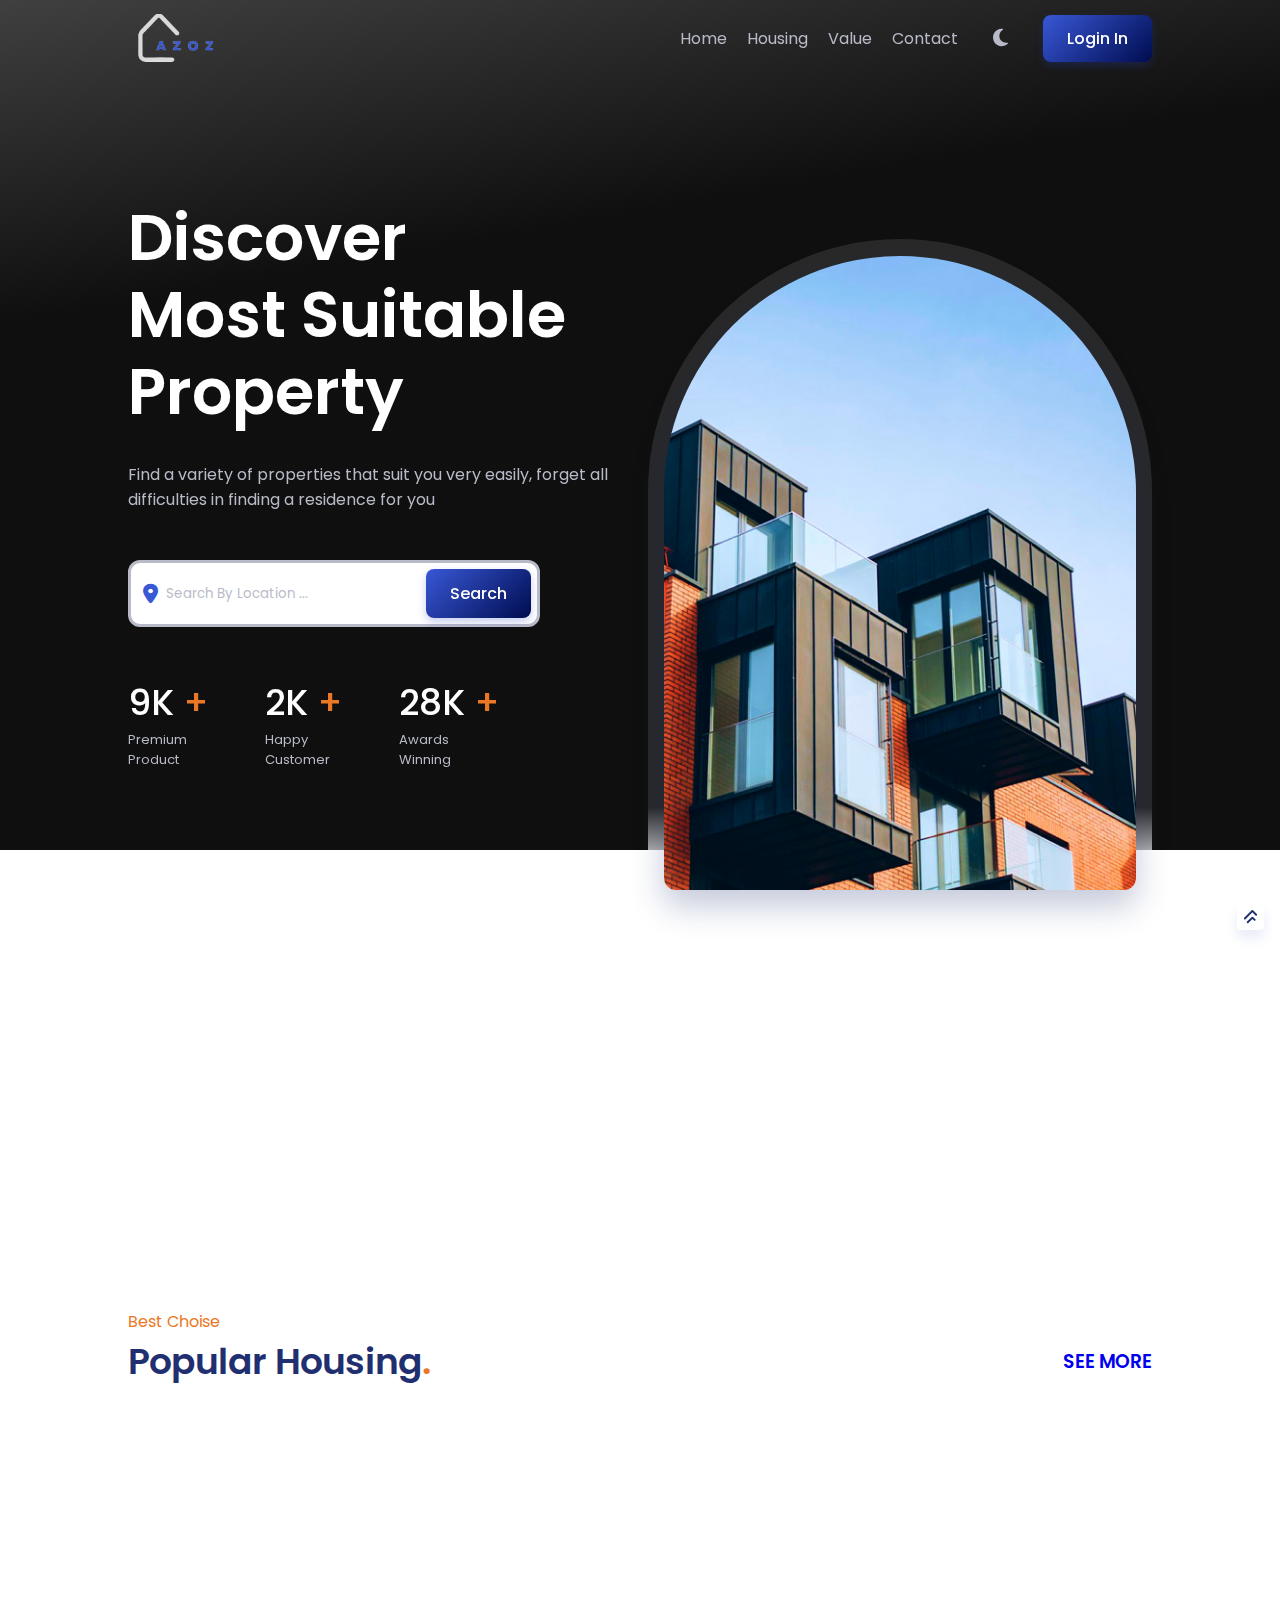
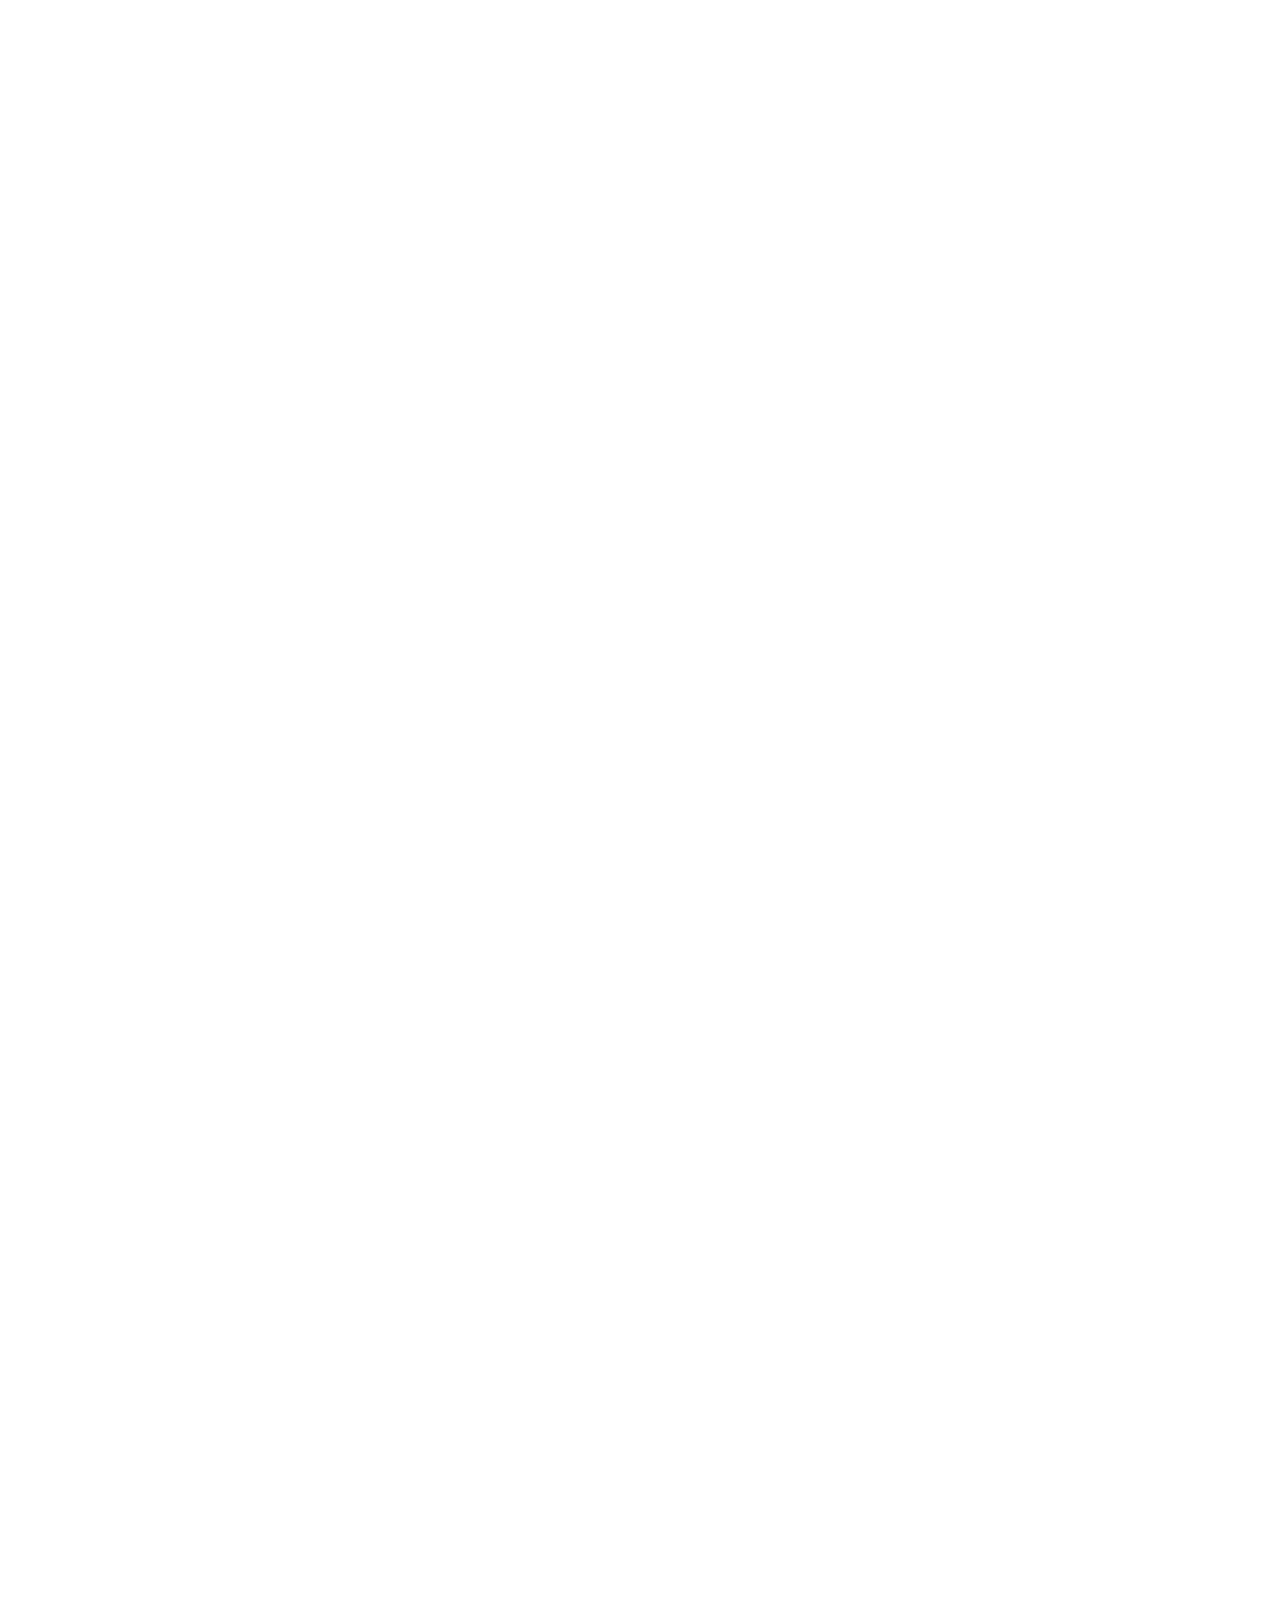
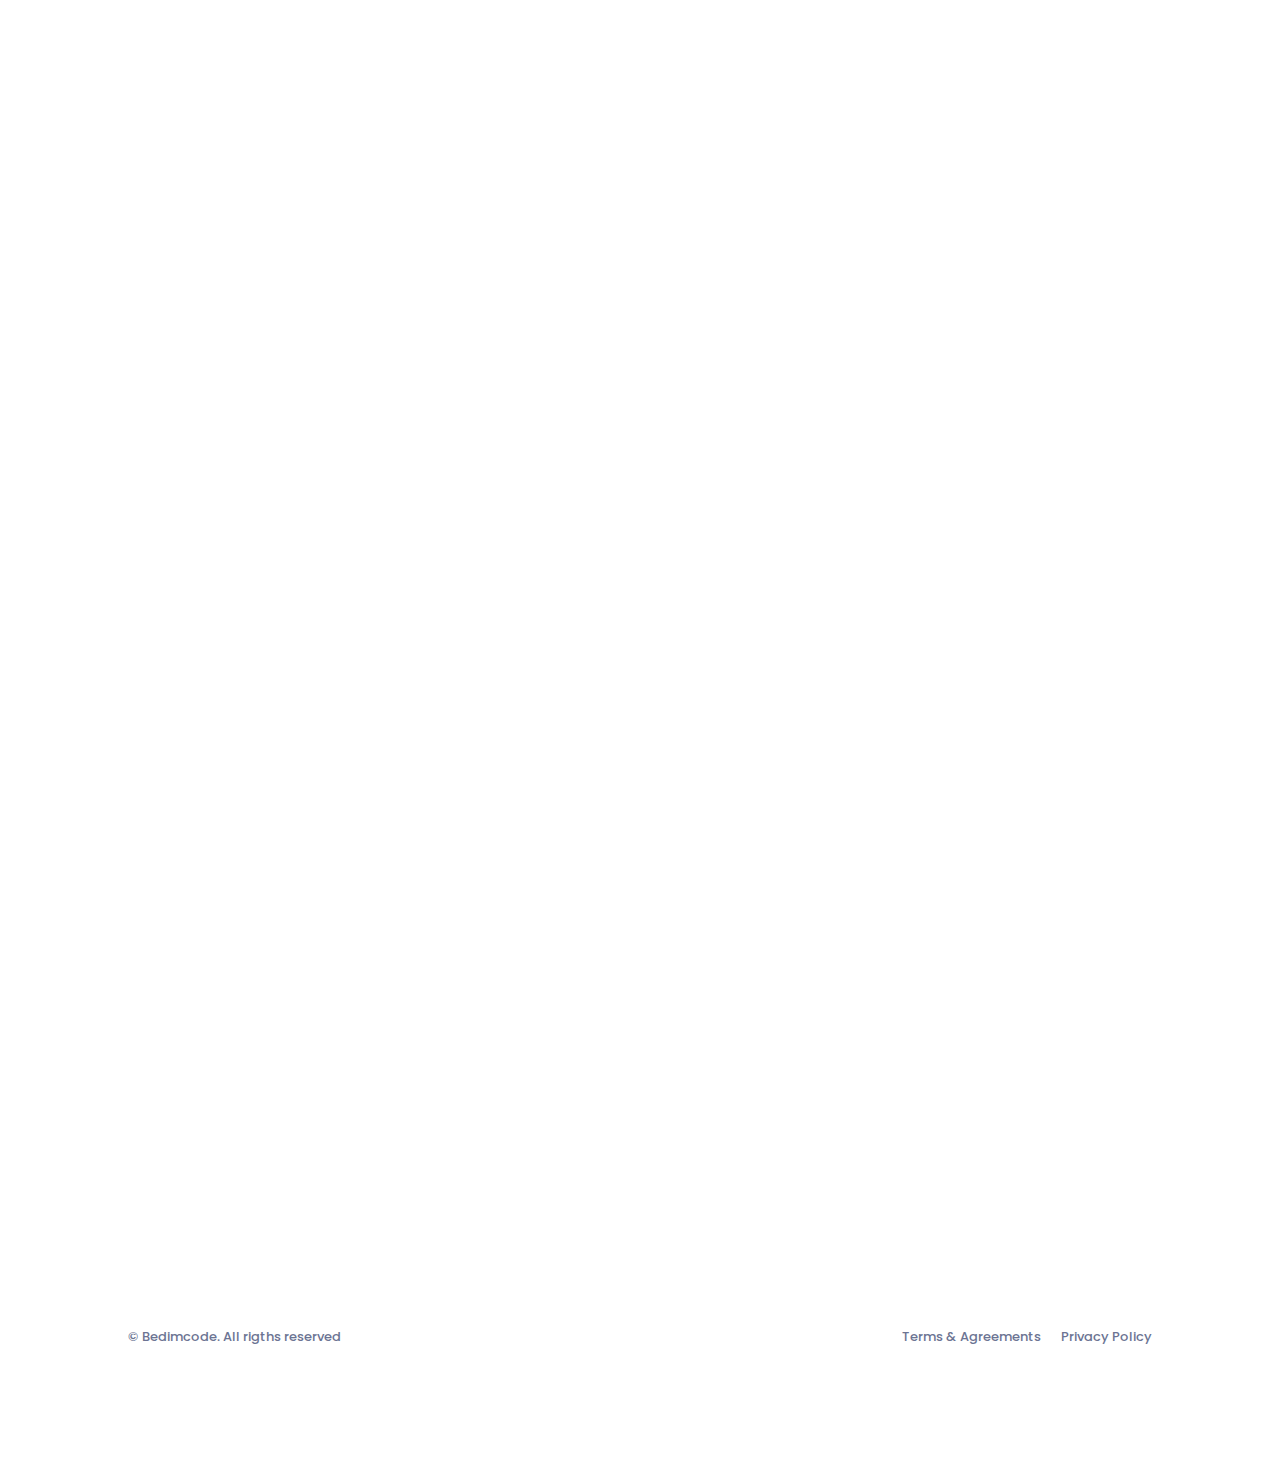
==== index.html @ ae032623 "first" ====
<!DOCTYPE html>
<html lang="en">
<head>
    <meta charset="UTF-8">
    <meta http-equiv="X-UA-Compatible" content="IE=edge">
    <meta name="viewport" content="width=device-width, initial-scale=1.0">

    <title>Final project</title>

    <!--=============== FAVICON ===============-->
    <link rel="shortcut icon" href="image/favicon.png" type="image/x-icon">

    <!-- Render All Elements Normally -->
    <!-- <link rel="stylesheet" href="css/normalize.css"> -->

    <!-- Font Awesome Library -->
    <link rel="stylesheet" href="css/all.min.css">

    <!-- Google Fonts -->

    <!--=============== SWIPER CSS ===============-->
    <link rel="stylesheet" href="css/swiper-bundle.min.css">

    <!-- Main Template CSS File -->
    <link rel="stylesheet" href="css/main.css">
</head>
<body onload="yt()">
    <!--==================== HEADER ====================-->
    <header class="header" id="header">
        <div class="container">
            <nav class="nav">
                <a href="#" class="nav__logo">
                    <img src="image/abc-removebg-preview.png" alt="website logo">
                </a>

                <div class="nav__bar">
                    <div class="nav__menu">
                        <ul class="nav__list">
                            <li class="nav__item">
                                <a href="#home" class="nav__link">
                                    <i class="fa-solid fa-house"></i>
                                    <span>home</span>
                                </a>
                            </li>
                            <li class="nav__item">
                                <a href="#popular" class="nav__link">
                                    <i class="fa-solid fa-hotel"></i>
                                    <span>housing</span>
                                </a>
                            </li>
                            <li class="nav__item">
                                <a href="#value" class="nav__link">
                                    <i class="fa-solid fa-award"></i>
                                    <span>value</span>
                                </a>
                            </li>
                            <li class="nav__item">
                                <a href="#contact" class="nav__link">
                                    <i class="fa-solid fa-phone-volume"></i>
                                    <span>contact</span>
                                </a>
                            </li>
                        </ul>
                    </div>
    
                    <i class="fa fa-moon dark-mode" id="dark-mode-btn"></i>

                    <div id="loginplace"><a href="sign.html" id="namelink" class="btn nav__button">login in</a></div>
                    <div onclick="ahmed()" id="place"><a href="#" id="namelink1" class="btn nav__button">logout</a></div>
                    <div id="profile1"><a style="text-decoration: none;" href="#" class="btn nav__button">profile</a></div>

                </div>
            </nav>
        </div>
    </header>

    <!--==================== MAIN ====================-->
    <main class="main">

        <!--==================== HOME ====================-->
        <section class="home section" id="home">
            <div class="container home__container">
                <div class="home__data">

                    <h1 class="home__title">
                        Discover <br> Most Suitable <br> Property
                    </h1>

                    <p class="home__description">
                        Find a variety of properties that suit you very easily, 
                        forget all difficulties in finding a residence for you
                    </p>

                    <form action="" class="home__search">
                        <i class="fa-solid fa-location-dot"></i>
                        <input type="search" class="home__search-input" placeholder="Search By Location ...">
                        <button class="btn">Search</button>
                    </form>

                    <div class="home__value">
                        <div>
                            <h1 class="home__value-number">
                                9K <span>+</span>
                            </h1>
                            <p class="home__value-description">
                                Premium <br> Product
                            </p>
                        </div>
                        <div>
                            <h1 class="home__value-number">
                                2K <span>+</span>
                            </h1>
                            <p class="home__value-description">
                                Happy <br> Customer
                            </p>
                        </div>
                        <div>
                            <h1 class="home__value-number">
                                28K <span>+</span>
                            </h1>
                            <p class="home__value-description">
                                Awards <br> Winning
                            </p>
                        </div>
                    </div>
                </div>

                <div class="home__image">
                    <div class="home__image-box"></div>
                    <div class="home__image-img">
                        <img src="image/home.jpg" alt="Build-Home">
                    </div>
                </div>
            </div>
        </section>

        <!--==================== LOGOS ====================-->
        <section class="logos section">
            <div class="container logos__container">
                <div class="logos__img">
                    <img src="image/logo1.png" alt="">
                </div>
                <div class="logos__img">
                    <img src="image/logo2.png" alt="">
                </div>
                <div class="logos__img">
                    <img src="image/logo3.png" alt="">
                </div>
                <div class="logos__img">
                    <img src="image/logo4.png" alt="">
                </div>
            </div>
        </section>

        <!--==================== POPULAR ====================-->
        <section class="section popular" id="popular">
            <div class="container">
                <span class="section__subtitle">Best Choise</span>
                <div style="display: flex; justify-content: space-between; align-items: center;">
                    <h2 class="section__title">Popular Housing<span>.</span></h2>
                    <h3 style="margin-bottom: 16px;"><a href="housing.html">SEE MORE</a></h3>
                </div>

                <div class="popular__container swiper">
                    <div class="swiper-wrapper"> 
                        <article class="popular__card swiper-slide" style="width: 300px;">
                            <img src="image/popular1.jpg" alt="Housing" class="popular__img">

                            <div class="popular__data">
                                <h2 class="popular__price">
                                    $66,356
                                </h2>
                                <h3 class="popular__title">
                                    Garden City Assat
                                </h3>
                                <p class="popular__description">
                                    Street The Garden City Of Miraflores, Lima - Perú Av. Sol #9876
                                </p>
                            </div>
                        </article>

                        <article class="popular__card swiper-slide">
                            <img src="image/popular2.jpg" alt="Housing" class="popular__img">

                            <div class="popular__data">
                                <h2 class="popular__price">
                                    $35,159
                                </h2>
                                <h3 class="popular__title">
                                    Gables Luxurious House
                                </h3>
                                <p class="popular__description">
                                    304 East 42nd Street, New York, New York, USA, 10017 #9876
                                </p>
                            </div>
                        </article>

                        <article class="popular__card swiper-slide">
                            <img src="image/popular5.jpg" alt="Housing" class="popular__img">

                            <div class="popular__data">
                                <h2 class="popular__price">
                                    $75,043
                                </h2>
                                <h3 class="popular__title">
                                    Garden Orchard City
                                </h3>
                                <p class="popular__description">
                                    3046 Fritz Spur Suite 322 Herzoghaven, MI 79526-8878
                                </p>
                            </div>
                        </article>

                        <article class="popular__card swiper-slide">
                            <img src="image/popular3.jpg" alt="Housing" class="popular__img">

                            <div class="popular__data">
                                <h2 class="popular__price">
                                    $62,024
                                </h2>
                                <h3 class="popular__title">
                                    Luxurious City Garden
                                </h3>
                                <p class="popular__description">
                                    Gateway Center - Raymond Blvd - Newark, New Jersey, USA,
                                </p>
                            </div>
                        </article>

                        <article class="popular__card swiper-slide">
                            <img src="image/popular4.jpg" alt="Housing" class="popular__img">

                            <div class="popular__data">
                                <h2 class="popular__price">
                                    $47,043
                                </h2>
                                <h3 class="popular__title">
                                    Aliva Private Garden
                                </h3>
                                <p class="popular__description">
                                    Ain-Shams -- cairo -- 17 el firoz
                                </p>
                            </div>
                        </article>

                        <article class="popular__card swiper-slide">
                            <img src="image/popular5.jpg" alt="Housing" class="popular__img">

                            <div class="popular__data">
                                <h2 class="popular__price">
                                    $66,356
                                </h2>
                                <h3 class="popular__title">
                                    Garden City Assat
                                </h3>
                                <p class="popular__description">
                                    Street The Garden City Of Miraflores, Lima - Perú Av. Sol #9876
                                </p>
                            </div>
                        </article>

                    </div>
                    <div class="swiper-button-next">
                        <i class="fa-solid fa-chevron-right"></i>
                    </div>
                    <div class="swiper-button-prev">
                        <i class="fa-solid fa-chevron-left"></i>
                    </div>
                </div>
            </div>
        </section>

        <!--==================== VALUE ====================-->
        <section class="value section" id="value">
            <div class="value__container container grid">
                <div class="value__images">
                    <div class="value__image-box"></div>

                    <div class="value__image-img">
                        <img src="image/value.jpg" alt="Build-Home">
                    </div>
                </div>

                <div class="value__content">
                    <div class="value__data">
                        <span class="section__subtitle">Our Value</span>
                        <h2 class="section__title">Value We Give To You<span>.</span></h2>
                        <p class="value__description">
                            We always ready to help by providing the best service for you. 
                            We believe a good place to live can make your life better.
                        </p>
                    </div>

                    <div class="value__dropdowns">

                        <div class="value__dropdowns-item">
                            <header class="value__dropdowns-header">
                                <i class="fa-solid fa-shield-virus value__dropdowns-icon"></i>
                                <h3 class="value__dropdowns-title">
                                    Best interest rates on the market
                                </h3>
                                <div class="value__dropdowns-arrow">
                                    <i class="fa-solid fa-caret-down"></i>
                                </div>
                            </header>

                            <div class="value__dropdowns-content">
                                <p class="value__dropdowns-description">
                                    Price we provides is the best for you, 
                                    we guarantee no price changes on your property due 
                                    to various unexpected costs that may come.
                                </p>
                            </div>
                        </div>

                        <div class="value__dropdowns-item">
                            <header class="value__dropdowns-header">
                                <i class="fa-solid fa-shield-virus value__dropdowns-icon"></i>
                                <h3 class="value__dropdowns-title">
                                    Prevent unstable prices
                                </h3>
                                <div class="value__dropdowns-arrow">
                                    <i class="fa-solid fa-caret-down"></i>
                                </div>
                            </header>

                            <div class="value__dropdowns-content">
                                <p class="value__dropdowns-description">
                                    Price we provides is the best for you, 
                                    we guarantee no price changes on your property due 
                                    to various unexpected costs that may come.
                                </p>
                            </div>
                        </div>

                        <div class="value__dropdowns-item">
                            <header class="value__dropdowns-header">
                                <i class="fa-solid fa-shield-virus value__dropdowns-icon"></i>
                                <h3 class="value__dropdowns-title">
                                    Best prices on the market 
                                </h3>
                                <div class="value__dropdowns-arrow">
                                    <i class="fa-solid fa-caret-down"></i>
                                </div>
                            </header>

                            <div class="value__dropdowns-content">
                                <p class="value__dropdowns-description">
                                    Price we provides is the best for you, 
                                    we guarantee no price changes on your property due 
                                    to various unexpected costs that may come.
                                </p>
                            </div>
                        </div>

                        <div class="value__dropdowns-item">
                            <header class="value__dropdowns-header">
                                <i class="fa-solid fa-shield-virus value__dropdowns-icon"></i>
                                <h3 class="value__dropdowns-title">
                                    Security of your data
                                </h3>
                                <div class="value__dropdowns-arrow">
                                    <i class="fa-solid fa-caret-down"></i>
                                </div>
                            </header>

                            <div class="value__dropdowns-content">
                                <p class="value__dropdowns-description">
                                    Price we provides is the best for you, 
                                    we guarantee no price changes on your property due 
                                    to various unexpected costs that may come.
                                </p>
                            </div>
                        </div>
                    </div>
                </div>
            </div>
        </section>

        <!--==================== CONTACT ====================-->
        <section class="contact section" id="contact">
            <div class="container contact__container grid">

                <div class="contact__images">
                    <div class="contact__image-box"></div>

                    <div class="contact__image-img">
                        <img src="image/contact.png" alt="Build-Home">
                    </div>
                </div>

                <div class="contact__content">
                    <div class="contact__data">
                        <span class="section__subtitle">Contact Us</span>
                        <h2 class="section__title">Easy to Contact us<span>.</span></h2>
                        <p class="contact__description">
                            Is there a problem finding your dream home? Need a 
                            guide in buying first home? or need a consultation 
                            on residential issues? just contact us.
                        </p>
                    </div>

                    <div class="contact__card">

                        <div class="contact__card-box">
                            <div class="contact__card-info">
    
                                <i class="fa-solid fa-phone"></i>
    
                                <div>
                                    <h3 class="contact__card-title">
                                        Call
                                    </h3>
                                    <p class="contact__card-description">
                                        022.321.165.19
                                    </p>
                                </div>
    
                            </div>
                            <button class="btn contact__card-button">
                                Call Now
                            </button>
                        </div>
    
                        <div class="contact__card-box">
                            <div class="contact__card-info">
                                <i class="fa-regular fa-comment"></i>
                            <div>
                                    <h3 class="contact__card-title">
                                        Chat
                                    </h3>
                                    <p class="contact__card-description">
                                        022.321.165.19
                                    </p>
                                </div>
                            </div>
                            <button class="btn contact__card-button">
                                Chat Now
                            </button>
                        </div>
    
                        <div class="contact__card-box">
                            <div class="contact__card-info">
                                <i class="fa-solid fa-video"></i>
                                <div>
                                    <h3 class="contact__card-title">
                                        Video Call
                                    </h3>
                                    <p class="contact__card-description">
                                        022.321.165.19
                                    </p>
                                </div>
                            </div>
                            <button class="btn contact__card-button">
                                Video Call Now
                            </button>
                        </div>
    
                        <div class="contact__card-box">
                            <div class="contact__card-info">
                                <i class="fa-regular fa-message"></i>
                                <div>
                                    <h3 class="contact__card-title">
                                        Message
                                    </h3>
                                    <p class="contact__card-description">
                                        022.321.165.19
                                    </p>
                                </div>
                            </div>
                            <button class="btn contact__card-button">
                                Message Now
                            </button>
                        </div>
                    </div>
                </div>
            </div>
        </section>

        <!--==================== SUBSCRIBE ====================-->
        <section class="subscribe section">
            <div class="container">
                <div class="subscribe__container">
                    <h1 class="subscribe__title">
                        Get Started with AZOZ
                    </h1>
                    <p class="subscribe__description">
                        Subscribe and find super attractive price
                        quotes from us, Find your residence soon
                    </p>
                    <a href="sign.html" class="btn subscribe__button">
                        Get Started
                    </a>
                </div>
            </div>
        </section>
    </main>

    <!--==================== FOOTER ====================-->
    <footer class="footer section">
        <div class="footer__container container grid">
            <div style="padding-top: 7px;">
                <a href="#" class="footer__logo">
                    <img src="image/abc-removebg-preview.png" alt="website logo">
                    <!-- <h3>AZOZ for Real State</h3> -->
                </a>
                <p class="footer__description">
                    Our vision is to make all people <br> 
                    the best place to live for them.
                </p>
            </div>

            <div class="footer__content">

                <div>
                    <h3 class="footer__title">
                        About
                    </h3>
                    <ul class="footer__links">
                        <li>
                            <a href="#" class="footer__link">About Us</a>
                        </li>
                        <li>
                            <a href="#" class="footer__link">Features</a>
                        </li>
                        <li>
                            <a href="#" class="footer__link">News & Blog</a>
                        </li>
                    </ul>
                </div>

                <div>
                    <h3 class="footer__title">
                        Company
                    </h3>
                    <ul class="footer__links">
                        <li>
                            <a href="#" class="footer__link">How We Work?</a>
                        </li>
                        <li>
                            <a href="#" class="footer__link">Capital</a>
                        </li>
                        <li>
                            <a href="#" class="footer__link">Security</a>
                        </li>
                    </ul>
                </div>

                <div>
                    <h3 class="footer__title">
                        Support
                    </h3>
                    <ul class="footer__links">
                        <li>
                            <a href="#" class="footer__link">FAQs</a>
                        </li>
                        <li>
                            <a href="#" class="footer__link">Support center</a>
                        </li>
                        <li>
                            <a href="#" class="footer__link">Contact Us</a>
                        </li>
                    </ul>
                </div>

                <div>
                    <h3 class="footer__title">
                        Follow us
                    </h3>
                    <ul class=".footer__social">
                        <a href="#" class="footer__social-link">
                            <i class="fa-brands fa-facebook"></i>
                        </a>
                        <a href="#" class="footer__social-link">
                            <i class="fa-brands fa-instagram"></i>
                        </a>
                        <a href="#" class="footer__social-link">
                            <i class="fa-brands fa-pinterest"></i>
                        </a>
                        <a href="#" class="footer__social-link">
                            <i class="fa-brands fa-youtube"></i>
                        </a>
                    </ul>
                </div>
            </div>
        </div>

        <div class="footer__info container">
            <span class="footer__copy">
                &#169; Bedimcode. All rigths reserved
            </span>

            <div class="footer__privacy">
                <a href="">Terms & Agreements</a>
                <a href="">Privacy Policy</a>
            </div>
        </div>

    </footer>

    <!--=============== user js ===============-->
    <script src="js/user.js"></script>

    <!--=============== SCROLLREVEAL ===============-->
    <script src="js/scrollreveal.min.js"></script>

    <!--========== SCROLL UP ==========-->
    <a href="#" class="scrollup" id="scrollup">
        <!-- <i class="fa-solid fa-chevron-up"></i>
        <i class="fa-solid fa-chevron-up"></i> -->
        <i class="fa-solid fa-check-double"></i>
    </a>

    <!--=============== SWIPER JS ===============-->
    <script src="js/swiper-bundle.min.js"></script>

    <!-- Main JS File -->
    <script src="js/main.js"></script>
</body>
</html>
---- css/main.css ----
/*=============== GOOGLE FONTS ===============*/
@import url("https://fonts.googleapis.com/css2?family=Poppins:wght@400;500;600&display=swap");

/*=============== VARIABLES CSS ===============*/
:root {
  --header-height: 56px;

  /*========== Colors ==========*/
  /*Color mode HSL(hue, saturation, lightness)*/
  --first-color: hsl(228, 66%, 53%);
  --first-color-alt: hsl(228, 66%, 47%);
  --first-color-light: hsl(228, 62%, 59%);
  --first-color-lighten: hsl(228, 100%, 97%);
  --second-color: hsl(25, 83%, 53%);
  --title-color: hsl(228, 57%, 28%);
  --text-color: hsl(228, 15%, 50%);
  --text-color-light: hsl(228, 12%, 75%);
  --border-color: hsl(228, 99%, 98%);
  --body-color: #fff;
  --container-color: #fff;

  /*========== Fonts ==========*/
  /*.5rem = 8px | 1rem = 16px ...*/
  /* --body-font: 'Poppins', sans-serif; */
  --biggest-font-size: 2.25rem;
  --h1-font-size: 1.5rem;
  --h2-font-size: 1.25rem;
  --h3-font-size: 1rem;
  --normal-font-size: 0.938rem;
  --small-font-size: 0.813rem;
  --smaller-font-size: 0.75rem;

  /*========== Font weight ==========*/
  --font-medium: 500;
  --font-semi-bold: 600;

  /*========== transition ==========*/
  --more-transition: 0.5s;
  --middle-transition: 0.4s;
  --less-transition: 0.3s;



  /*========== z index ==========*/
  /* --z-tooltip: 10;
  --z-fixed: 100; */
}

/* Responsive */
@media screen and (min-width: 1024px) {
  :root {
    --biggest-font-size: 4rem;
    --h1-font-size: 2.25rem;
    --h2-font-size: 1.5rem;
    --h3-font-size: 1.25rem;
    --normal-font-size: 1rem;
    --small-font-size: 0.875rem;
    --smaller-font-size: 0.813rem;
  }
}

/*=============== RESET HTML ELEMENTS ===============*/
* {
  box-sizing: border-box;
  padding: 0;
  margin: 0;
}

html {
  scroll-behavior: smooth;
}

body {
  font-family: "Poppins", sans-serif;
  font-size: var(--normal-font-size);
  background-color: var(--body-color);
  color: var(--text-color);
  transition: 0.3s; /* For animation dark mode */
}

h1,
h2,
h3 {
  color: var(--title-color);
  font-weight: var(--font-semi-bold);
}

ul {
  list-style: none;
}

a {
  text-decoration: none;
}

img {
  max-width: 100%;
  height: auto;
}

input,
button {
  font-family: var(--body-font);
  outline: none;
  border: none;
}

/*=============== REUSABLE CSS CLASSES ===============*/
.container {
  max-width: 1024px;

  margin-left: 24px; 
  margin-right: 24px; 
}

.grid {
  display: grid;
}

.section {
  padding: 72px 0 32px;
}

.section__title {
  font-size: var(--h2-font-size);
  margin-bottom: 16px;
}

.section__title span {
  color: var(--second-color);
}

.section__subtitle {
  display: block;
  font-size: var(--small-font-size);
  color: var(--second-color);
}

.main {
  overflow: hidden;/* For the animations ScrollReveal */
}

/* For small devices */
@media screen and (max-width: 350px) {
  .container {
    margin-left: 16px; 
    margin-right: 16px; 
  }

  .section {
    padding: 56px 0 16px;
  }
}

/* For large devices */
@media screen and (min-width: 1023px) {
  .section {
    padding: 120px 0 80px;
  }

  .section__title {
    font-size: 36px;
  }

  .section__subtitle {
    font-size: var(--normal-font-size);
  }
}

@media screen and (min-width: 1040px) {
  .container {
    margin-left: auto;
    margin-right: auto;
  }
}


/*=============== THEME ===============*//*=============== THEME ===============*/
.dark-mode {
  font-size: 20px;
  color: #fff;
  /* cursor: pointer; */
  transition: var(--less-transition);
}

.dark-mode:hover {
  color: var(--first-color);
}

/*========== Variables Dark theme ==========*//*========== Variables Dark theme ==========*/
body.dark-theme{
  --first-color: hsl(228, 66%, 62%);
  --second-color: hsl(25, 57%, 54%);
  --title-color: hsl(228, 8%, 95%);
  --text-color: hsl(228, 8%, 70%);
  --border-color: hsl(228, 16%, 14%);
  --body-color: hsl(228, 12%, 8%);
  --container-color: hsl(228, 16%, 12%);
  }

/*========== 
    Color changes in some parts of 
    the website, in dark theme 
==========*/
.dark-theme .nav__menu,
.dark-theme .home__img,
.dark-theme .popular__card:hover,
.dark-theme .value__img,
.dark-theme .dropdowns-open,
.dark-theme .dropdowns-open .value_dropdowns-icon,
.dark-theme .dropdowns-open .value_dropdowns-arrow,
.dark-theme .contact__img,
.dark-theme .contact__card-box:hover,
.dark-theme .scrollup {
  box-shadow: none;
}

.dark-theme .value__image-box,
.dark-theme .value__dropdowns-icon,
.dark-theme .value__dropdowns-arrow,
.dark-theme .contact__image-box,
.dark-theme .contact__card i,
.dark-theme .contact__card-button,
.dark-theme .subscribe__container {
  background-color: var(--container-color);
}

.dark-theme .scroll-header .nav__logo img {
  filter: invert(0);
  transition: var(--middle-transition);
}

.dark-theme .footer__logo img {
  filter: brightness(1);
}

.dark-theme .scroll-header .nav__logo img:hover {
  filter: brightness(3);
  transition: var(--middle-transition);

}

.dark-theme .subscribe__container {
  border: 6px solid var(--body-color);
}

.dark-theme .subscribe__description {
  color: var(--text-color);
}

.dark-theme::-webkit-scrollbar {
  background-color: hsl(228, 4%, 15%);
}

.dark-theme::-webkit-scrollbar-thumb{
  background-color: hsl(228, 4%, 25%);
}
  
.dark-theme::-webkit-scrollbar-thumb:hover{
  background-color: hsl(228, 4%, 35%);
}


/*=============== HEADER & NAV ===============*//*=============== HEADER & NAV ===============*/
.header {
  position: fixed;
  top: 0;
  left: 0;
  width: 100%;
  z-index: 100;
  transition: var(--middle-transition);
}

.nav {
  height: calc(var(--header-height) + 20px);
  display: flex;
  justify-content: space-between;
  align-items: center;
  text-transform: capitalize;
}

.nav__logo {
  transition: var(--middle-transition);
  width: 90px;
}

.nav__logo img {
  height: 100%;
  display: block;
  transition: var(--middle-transition);
}

.nav__logo img:hover {
  filter: brightness(3);
}

.nav__bar {
  display: flex;
  justify-content: flex-end;
  align-items: center;
  gap: 35px;
}

.nav__list {
  display: flex;
  justify-content: end;
    gap: 20px;
}

.nav__link,
.dark-mode {
  color: var(--text-color-light);
}

.nav__link i {
  display: none;
}

.dark-mode {
  cursor: pointer;
}

#place, 
#profile1 {
  display: none;
}

.active-link {
  color: var(--first-color);
  font-weight: var(--font-medium);
}

@media screen and (max-width: 1023px) {
  .nav {
    height: var(--header-height); 
  }
  .nav__menu {
    position: fixed;
    bottom: 32px;
    left: 0;
    right: 0;
    width: 90%;
    margin: 0 auto;
    padding: 20px 45px;
    background-color: var(--container-color);
    box-shadow: 0 8px 24px hsla(228, 66%, 45%, 0.15);
    border-radius: 15px;
    transition: 0.3s;
  }

  .nav__logo {
    width: 70px;
  }

  .nav__list {
    display: flex;
    justify-content: space-between;
    align-items: center;
  }

  .nav__link {
    color: var(--text-color);
    display: flex;
    padding: 8px;
  }

  .nav__link i {
    font-size: 18px;
    display: block;
  }

  .nav__link span {
    display: none;
  }

  /* .nav__button {
    display: none;
  } */

  .active-link {
    border-radius: 50%;
    background-color: var(--first-color);
    color: #fff;
  }
}


/* For small devices */
@media screen and (max-width: 320px) {
  .nav__menu {
    padding: 12px 16px;
  }

  .nav__link i {
    font-size: 16px;
  }
}


/* For medium devices */
@media screen and (min-width: 576px) {
  .nav__menu {
    width: 345px;
  }

  .home__search {
    width: 412px;
  }
}


/* Change background header */
.scroll-header {
  background-color: var(--body-color);
  box-shadow: 0 1px 4px hsla(228, 4%, 15%, 0.1);
}

.scroll-header .nav__logo h3 { 
  color: var(--first-color);
}

.scroll-header .dark-mode {
  color: var(--text-color);
}

.scroll-header .nav__logo img {
  filter: brightness(0.7);
  transition: var(--middle-transition);
}

.scroll-header .nav__logo img:hover {
  filter: brightness(0.3);
}

/*=============== HOME ===============*//*=============== HOME ===============*/
.home {
  background: linear-gradient(170deg, hsl(0, 0%, 25%) 0%, hsl(0, 0%, 6%) 30%);
  padding-bottom: 0;
}

.home__container {
  padding-top: 64px;
  display: flex;
  flex-direction: column;
  justify-content: center;
  align-items: center;
  gap: 32px;
}

.home__data {
  padding-bottom: 65px;
}

.home__title,
.home__value-number {
  color: #fff;
}

.home__title {
  font-size: var(--biggest-font-size);
  line-height: 120%;
  margin-bottom: 20px;
}

.home__description {
  color: var(--text-color-light);
  margin-bottom: 32px;
}

.home__search {
  background-color: var(--body-color);
  display: flex;
  align-items: center;
  border-radius: 12px;
  margin-bottom: 32px;
  padding: 6px 6px 6px 12px;
  border: 3px solid var(--text-color-light);
}

.home__search i {
  font-size: 20px;
  color: var(--first-color);
}

.home__search-input {
  width: 90%;
  background-color: var(--body-color);
  margin: 0 8px;
  color: var(--text-color);
}

.home__search-input::placeholder {
  color: var(--text-color-light);
}

.home__value {
  display: flex;
  align-items: center;
  gap: 40px;
}

.home__value-number {
  font-size: var(--h1-font-size);
  font-weight: var(--font-medium);
}

.home__value-number span {
  color: var(--second-color);
}

.home__value-description {
  color: var(--text-color-light);
  font-size: var(--smaller-font-size);
}

.home__image {
  position: relative;
  display: flex;
  justify-content: center;
}

.home__image-box {
  width: 265px;
  height: 284px;
  background: linear-gradient(180deg, hsl(0, 0%, 16%) 93%, hsl(0, 0%, 67%) 100%);
  border-radius: 135px 135px 0 0;
}

.home__image-img {
  position: absolute;
  bottom: -24px;
  overflow: hidden;
  width: 250px;
  height: 300px;
  border-radius: 125px 125px 12px 12px;
  display: inline-flex;
  align-items: flex-end;
  box-shadow: 0 16px 32px hsla(228, 66%, 25%, 0.25);
}


/* For small devices */
@media screen and (max-width: 350px) {
  .home {
    padding-bottom: 0;
  }

  .home__data {
    padding-bottom: 30px;
  } 
  
  .home__title {
    margin-bottom: 30px;
  }
  
  .home__description {
    margin-bottom: 40px;
  }

  .home__value {
    gap: 25px;
  }

  .home__image-box {
    width: 240px;
    height: 264px;
  }

  .home__image-img {
    width: 220px;
    height: 280px;
  }
}


/* For medium devices */
@media screen and (min-width: 576px) {
  .home__search {
    width: 412px;
  }
}

@media screen and (min-width: 767px) {
  .home__container {
    flex-direction: row;
    align-items: flex-end;
    padding-top: 32px;
  }

  .home__data {
    padding-bottom: 32px;
  } 
}

/* For large devices */
@media screen and (min-width: 1023px) {
  .home__container {
    padding-top: 80px;
    justify-content: space-between;
  }

  .home__data {
    padding-bottom: 80px;
  } 

  .home__title {
    margin-bottom: 32px;
  }

  .home__description,
  .home__search {
    margin-bottom: 48px;
  }

  .home__value {
    column-gap: 56px;
  }

  .home__image-box {
    width: 504px;
    height: 611px;
    border-radius: 256px 256px 0 0;
  }
  
  .home__image-img {
    bottom: -40px;
    width: 472px;
    height: 634px;
    border-radius: 236px 236px 12px 12px;
  }
}

@media screen and (min-width: 1040px) {
  .home__container {
    justify-content: space-between;
  }
}


/*=============== BUTTON ===============*//*=============== BUTTON ===============*/
.btn {
  background: linear-gradient(137deg,
  hsl(228, 66%, 53%),
  hsl(230.85deg 100% 15.72%));
  color: #fff;
  padding: 12px 24px;
  border-radius: 8px;
  font-size: var(--normal-font-size);
  font-weight: var(--font-medium);
  box-shadow: 0 4px 8px hsla(228, 66%, 45%, 0.25);
  cursor: pointer;
  transition: var(--middle-transition);
}

/* .btn:hover {

} */

/* For small devices */
@media screen and (max-width: 350px) {
  .btn {
    padding: 3px 6px;
    border-radius: 8px;
    font-size: var(--small-font-size);
    font-weight: var(--font-medium);
  }

  .nav__bar {
    gap: 15px;
  }
}

/* For medium devices */
@media screen and (min-width: 351px) and (max-width: 770px) {
  .btn {
    padding: 6px 12px;
    border-radius: 8px;
    font-size: var(--normal-font-size);
    font-weight: var(--font-medium);
  }
  
  .nav__bar {
    gap: 20px;
  }
}



/*=============== LOGOS ===============*//*=============== LOGOS ===============*/
.logos__container {
  padding-top: 32px;
  display: flex;
  justify-content: center;
  align-items: center;
  flex-wrap: wrap;
}

.logos__img {
  width: 25%;
  text-align: center;
}

.logos__img img {
  height: 60px;
  opacity: 0.3;
  transition: var(--middle-transition);
}

.logos__img img:hover {
  opacity: 1;
  transform: scale(1.1);
}


/* For small devices */
@media screen and (max-width: 350px) {
  .logos__container {
    gap: 35px 20px;
  }

  .logos__img {
    width: 38%;
  }
}


/* For large devices */
@media screen and (min-width: 1023px) {
  .logos__container {
    justify-content: space-between;
  }

  .logos__img {
    width: 20%;
  }

  .logos__img img {
    height: 100px;
  }
}

/*=============== POPULAR ===============*//*=============== POPULAR ===============*/
.popular__container {
  padding: 16px 0 80px;
}

.popular__card {
  background-color: var(--container-color);
  padding: 8px 8px 24px;
  border-radius: 16px;
  transition: var(--middle-transition);
}

.popular__card:hover {
  box-shadow: 0 12px 16px hsla(228, 66%, 45%, 0.1);
}

.popular__img {
  border-radius: 16px;
  margin-bottom: 16px;
}

.popular__data {
  padding: 0 4px 0 12px;
}

.popular__price {
  font-size: var(--h2-font-size);
  color: var(--text-color);
}

.popular__price::first-letter {
  color: var(--second-color);
}

.popular__title {
  font-size: var(--h3-font-size);
  margin: 8px 0;
}

.popular__description {
  font-size: var(--small-font-size);
  color: var(--text-color-light);
}

/* Swiper class */
.swiper-button-next::after,
.swiper-button-prev::after {
  content: '';
}

.swiper-button-next,
.swiper-button-prev {
  top: initial;
  bottom: 0;
  background-color: var(--container-color);
  padding: 6px;
  border: 2px solid var(--text-color-light);
  border-radius: 10px;
  font-size: 20px;
  color: var(--first-color);
  height: initial;
  width: initial;
}

.swiper-button-prev {
  left: calc(50% - 48px);
}

.swiper-button-next {
  right: calc(50% - 48px);
}

/* For large devices */
@media screen and (min-width: 1023px) {
  .popular__container {
    padding-top: 48px;
  }

  .popular__card {
    padding: 12px 12px 32px;
  }

  .popular__data {
    padding: 0 10px;
  } 
}


/*=============== VALUE ===============*//*=============== VALUE ===============*/
.value__container {
  row-gap: 48px;
}

.value__images {
  position: relative;
  display: flex;
  justify-content: center;
}

.value__image-box {
  width: 266px;
  height: 316px;
  background-color: hsl(288, 24%, 97%);
  border-radius: 135px 135px 16px 16px;
}

.value__image-img {
  position: absolute;
  bottom: -40px;
  overflow: hidden;
  width: 250px;
  height: 300px;
  border-radius: 125px 125px 12px 12px;
  inset: 0;
  margin: auto;
  box-shadow: 0 16px 32px hsla(228, 66%, 25%, 0.25);
}

.value__description {
  font-size: var(--small-font-size);
  margin-bottom: 32px;
}

.value__dropdowns {
  display: grid;
  row-gap: 22px;
}

.value__dropdowns-item {
  background-color: var(--body-color);
  border: 2px solid var(--border-color);
  border-radius: 8px;
  padding: 16px 12px;
}

.value__dropdowns-header {
  display: flex;
  justify-content: space-between;
  align-items: center;
  cursor: pointer;
}

.value__dropdowns-icon {
  background-color: var(--first-color-lighten);
  padding: 5px;
  margin-right: 22px;
  border-radius: 4px;
  font-size: 18px;
  color: var(--first-color);
  transition: var(--less-transition);
}

.value__dropdowns-title {
  font-size: var(--small-font-size);
}

.value__dropdowns-arrow {
  display: inline-flex;
  text-align: center;
  background-color: var(--first-color-lighten);
  padding: 4px;
  margin-left: auto;
  border-radius: 2px;
  font-size: 12px;
  color: var(--first-color);
  transition: var(--less-transition);
}

.value__dropdowns-arrow i {
  transition: var(--middle-transition);
}

.value__dropdowns-content {
  overflow: hidden;
  height: 0;
  transition: all 0.25s ease;
}

.value__dropdowns-description {
  font-size: var(--smaller-font-size);
  padding: 20px 40px 0 44px;
}

/*Rotate icon and add shadows*/
.dropdown-open{
  box-shadow: 0 12px 32px hsla(228, 66%, 45%, .1); 
}

.dropdown-open .value__dropdown-icon { 
  box-shadow: 0 4px 4px hsla(228, 66%, 45%, .1); 
}

.dropdown-open .value__dropdowns-arrow { 
  box-shadow: 0 2px 4px hsla(228, 66%, 45%, .1); 
}

.dropdown-open .value__dropdowns-arrow i { 
  transform: rotate(-180deg) ; 
}


/* For small devices */
@media screen and (max-width: 350px) {
  .value__image-box {
    width: 236px;
    height: 280px;
  }

  .value__image-img {
    width: 220px;
    height: 260px;
  }
}


/* For medium devices */
@media screen and (min-width: 767px) {
  .value__container {
    grid-template-columns: repeat(2, 1fr);
    align-items: center;
  }
}


/* For large devices */
@media screen and (min-width: 1023px) {
  .value__container {
    align-items: flex-start;
    column-gap: 80px;
  }

  .value__image-box {
    width: 501px;
    height: 641px;
    border-radius: 258px 258px 16px 16px;
  }
  
  .value__image-img {
    width: 461px;
    height: 601px;
    border-radius: 238px 238px 12px 12px;
  }

  .value__image-img img {
    max-width: initial;
    width: 490px;
  }

  .value__description {
    font-size: var(--normal-font-size);
    margin-bottom: 40px;
  }

  .value__dropdowns-title {
    font-size: var(--normal-font-size);
  }

  .value__dropdowns-item {
    padding: 20px 20px 20px 16px;
  }

  .value__dropdowns-description {
    padding-bottom: 16px;
    font-size: var(--small-font-size);
  }
}



/*=============== CONTACT ===============*//*=============== CONTACT ===============*/
.contact__container {
  row-gap: 32px;
}

.contact__images {
  position: relative;
  display: flex;
  justify-content: center;
}

.contact__image-box {
  width: 266px;
  height: 316px;
  background-color: hsl(288, 24%, 97%);
  border-radius: 135px 135px 16px 16px;
}

.contact__image-img {
  position: absolute;
  bottom: -40px;
  overflow: hidden;
  width: 250px;
  height: 300px;
  border-radius: 125px 125px 12px 12px;
  inset: 0;
  margin: auto;
  box-shadow: 0 16px 32px hsla(228, 66%, 25%, 0.25);
}

.contact__description {
  font-size: var(--small-font-size);
  margin-bottom: 32px;
}

.contact__card {
  display: grid;
  grid-template-columns: repeat(2, 1fr);
  gap: 20px 12px;
}

.contact__card i {
  padding: 6px;
  background-color: var(--first-color-lighten);
  border-radius: 5px;
  font-size: 20px;
  color: var(--first-color);
}

.contact__card-box {
  background-color: var(--body-color);
  border: 2px solid var(--border-color);
  padding: 20px 12px;
  border-radius: 8px;
  transition: 0.3s; 
}

.contact__card-box:hover {
  box-shadow: 0 8px 24px hsla(228, 66%, 45%, 0.1);
}

.contact__card-info {
  display: flex;
  align-items: flex-start;
  column-gap: 12px;
  margin-bottom: 20px;
}

.contact__card-title {
  font-size: var(--normal-font-size);
}

.contact__card-description {
  font-size: var(--smaller-font-size);
}

.contact__card-button {
  font-size: var(--small-font-size);
  padding: 14px 0;
  width: 100%;
  background: var(--first-color-lighten);
  color: var(--first-color);
  font-weight: var(--font-semi-bold);
  box-shadow: none;
  border-radius: 4px;
}

.contact__card-button:hover {
  background-color: var(--first-color);
  color: #fff;
}


/* For small devices */
@media screen and (max-width: 350px) {
  .contact__card {
    grid-template-columns: repeat(1, 180px);
    justify-content: center;
  }

  .contact__image-box {
    width: 236px;
    height: 280px;
  }
  .contact__image-img {
    width: 220px;
    height: 260px;
  }
}


/* For medium devices */
@media screen and (min-width: 576px) {
  .contact__card {
    grid-template-columns: repeat(2, 192px);
    justify-content: center;
    gap: 30px;
  }
}

@media screen and (min-width: 767px) {
  .contact__container {
    grid-template-columns: repeat(2, 1fr);
    align-items: center;
  }

  .contact__images {
    order: 1;
  }

  .contact__card {
    justify-content: initial;
    gap: 45px 65px;    
  }
}


/* For large devices */
@media screen and (min-width: 1023px) {
  .contact__container {
    align-items: flex-start;
    column-gap: 80px;
  }

  .contact__image-box {
    width: 501px;
    height: 641px;
    border-radius: 258px 258px 16px 16px;
  }
  
  .contact__image-img {
    width: 461px;
    height: 601px;
    border-radius: 238px 238px 12px 12px;
  }

  .contact__image-img img {
    max-width: initial;
    width: 490px;
  }

  .contact__description {
    font-size: var(--normal-font-size);
    margin-bottom: 40px;
  }

  .contact__card {
    grid-template-columns: repeat(2, 200px);
    justify-content: flex-start; 
    gap: 30px;
  }
}

/*=============== SUBSCRIBE ===============*//*=============== SUBSCRIBE ===============*/
.subscribe {
  padding: 40px 0;
}

.subscribe__container {
  background-color: var(--first-color);
  padding: 48px 0;
  border-radius: 20px;
  border: 6px solid var(--first-color-light);
  text-align: center;
}

.subscribe__title {
  font-size: var(--h2-font-size);
  color: #fff;
}

.subscribe__description {
  color: hsl(228, 90%, 92%);
  font-size: var(--small-font-size);
  margin: 16px 0 40px;
}

.subscribe__button {
  border: 2px solid #fff;
  background: var(--first-color-light);
  font-size: var(--small-font-size);
}

.subscribe__button:hover {
  background-color: var(--first-color);
}


/* For small devices */
@media screen and (max-width: 350px) {
  .subscribe__container {
    padding: 28px 16px;
  }
}


/* For medium devices */
@media screen and (min-width: 767px) {
  .subscribe__container {
    padding: 48px 180px;
  }
}


/* For large devices */
@media screen and (min-width: 1023px) {
  .subscribe__container {
    padding: 64px 160px 72px;
    border-radius: 32px;
    border: 12px solid var(--first-color-light);
  }

  .subscribe__title {
    font-size: 40px;
    margin-bottom: 24px;
  }

  .subscribe__description {
    font-size: var(--normal-font-size);
    padding: 0 90px;
  }

  .subscribe__button {
    font-size: var(--normal-font-size);
  }
}


/*=============== FOOTER ===============*//*=============== FOOTER ===============*/
.footer__container {
  row-gap: 40px;
}

.footer__logo {
  display: inline-flex;
  align-items: center;
  column-gap: 4px;
  margin-bottom: 15px;
  transition: var(--middle-transition);
  width: 100px;
}

.footer__logo img {
  filter: brightness(0.7);
  transition: var(--middle-transition);
  height: 100%;
  display: block;
  transition: var(--middle-transition);
}

.footer__logo i {
  font-size: 20px;
}

.footer__content,
.footer__links {
  display: grid;
}

.footer__content {
  grid-template-columns: repeat(2, max-content);
  gap: 40px 64px;
}

.footer__links {
  row-gap: 8px;
}
.footer__links li {
  transition: var(--middle-transition);
}

.footer__links li:hover {
  transform: translateX(6px);
}

.footer__description,
.footer__link {
  font-size: var(--small-font-size);
  font-weight: var(--font-medium);
}

.footer__link {
  color: var(--text-color);
  transition: var(--less-transition);
}

.footer__link:hover {
  color: var(--title-color);
}

.footer__title {
  font-size: var(--h3-font-size);
  margin-bottom: 16px;
}

.footer__social {
  display: flex;
  column-gap: 16px;

}

.footer__social-link {
  font-size: 20px;
  color: var(--text-color);
  transition: var(--less-transition);
}

.footer__social-link:hover {
  color: var(--title-color);
}

.footer__info,
.footer__privacy {
  display: flex;
}

.footer__info {
  padding-bottom: 96px;
  margin-top: 88px;
  flex-direction: column;
  text-align: center;
  row-gap: 24px;
}

.footer__copy,
.footer__privacy a {
  font-size: var(--smaller-font-size);
  font-weight: var(--font-medium);
  color: var(--text-color);
}

.footer__privacy {
  justify-content: center;
  column-gap: 20px;
}


/* For small devices */
@media screen and (max-width: 350px) {
  .footer__content {
    grid-template-columns: repeat(2, max-content);
    gap: 35px;
    justify-content: center;
    text-align: center;
  }

  .footer__title {
    margin-bottom: 10px;
  }

  .footer__links {
    row-gap: 2.5px;
  }
}


/* For medium devices */
@media screen and (min-width: 576px) {
  .footer__content {
    grid-template-columns: repeat(3, max-content);
    gap: 60px 80px;
  }
}

@media screen and (min-width: 767px) {
  .footer__container {
    grid-template-columns: repeat(2, 1fr);
    justify-content: space-between;
  }
}


/* For large devices */
@media screen and (min-width: 1023px) {
  .footer__content {
    grid-template-columns: repeat(4, max-content);
  }

  .footer__title {
    margin-bottom: 24px;
  }

  .footer__links {
    row-gap: 16px;
  }

  .footer__info {
    flex-direction: row;
    justify-content: space-between;
    padding-bottom: 32px;
  }
}

/*=============== SCROLL BAR ===============*//*=============== SCROLL BAR ===============*/
::-webkit-scrollbar {
  width: 10px;
  border-radius: 8px;
  background-color: hsl(228, 8%, 76%);
}

::-webkit-scrollbar-thumb {
  background-color: hsl(228, 8%, 60%);
  border-radius: 8px;
}

::-webkit-scrollbar-thumb:hover {
  background-color: hsl(228, 8%, 50%);
}


/*=============== SCROLL UP ===============*//*=============== SCROLL UP ===============*/
.scrollup {
  position: fixed;
  right: 16px;
  bottom: -30px;
  background-color: var(--container-color);
  box-shadow: 0 8px 12px hsla(228, 66%, 45%, .1);
  display: inline-flex;
  padding: 6px;
  border-radius: 4px;
  color: var(--title-color);
  font-size: 15px;
  z-index: 10;
  transition: var(--more-transition);
}

.scrollup:hover {
  transform: translate(-4px);
  color: var(--first-color);
}

.scrollup i {
  transform: rotate(-180deg);
}

/* Show Scroll Up*/
.show {
  bottom: 150px;
}

@media screen and (min-width: 1023px) {
  .show {
    bottom: 48px;
    right: 48px;
  }
}
/*=============== BREAKPOINTS ===============*/

/* For 2K & 4K resolutions */
@media screen and (min-width: 2048px) {
  body {
    zoom: 1.5;

  }
}

@media screen and (min-width: 3840px) {
  body {
    zoom: 2;
    
  }
}
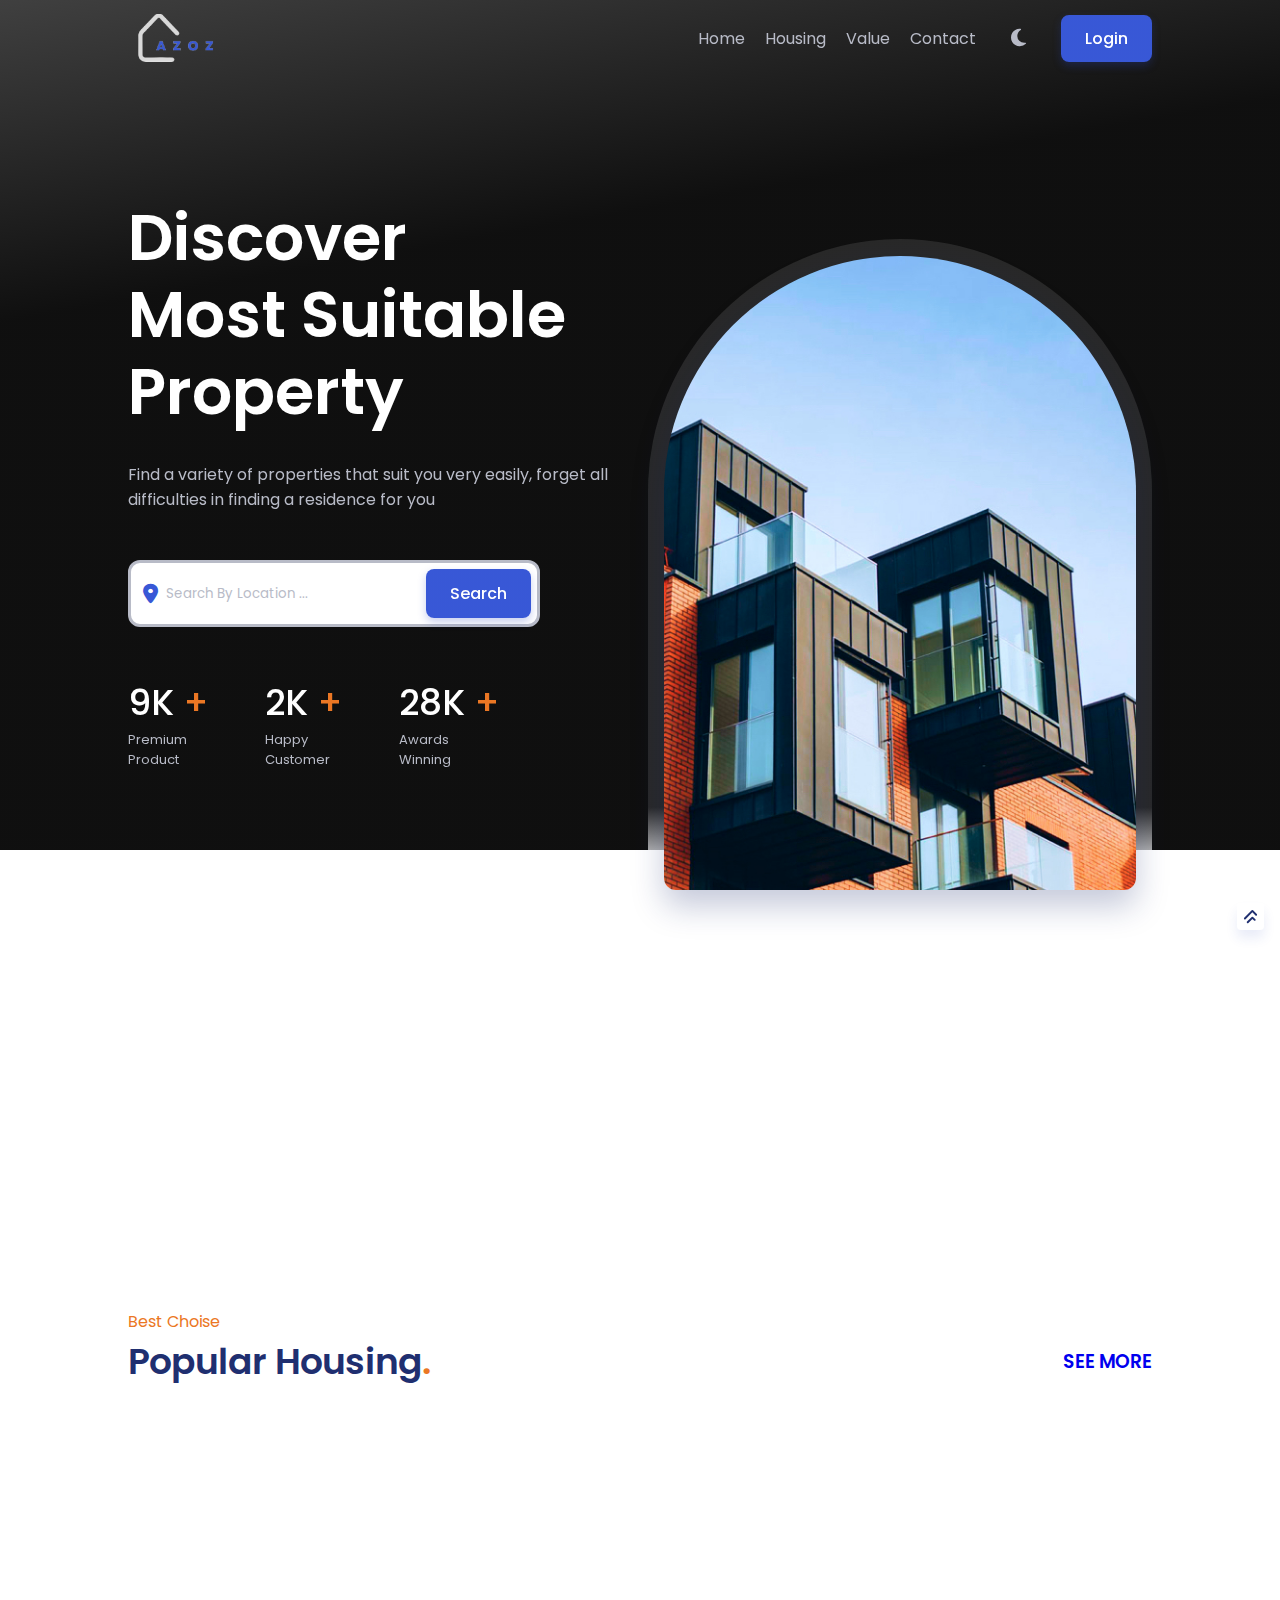
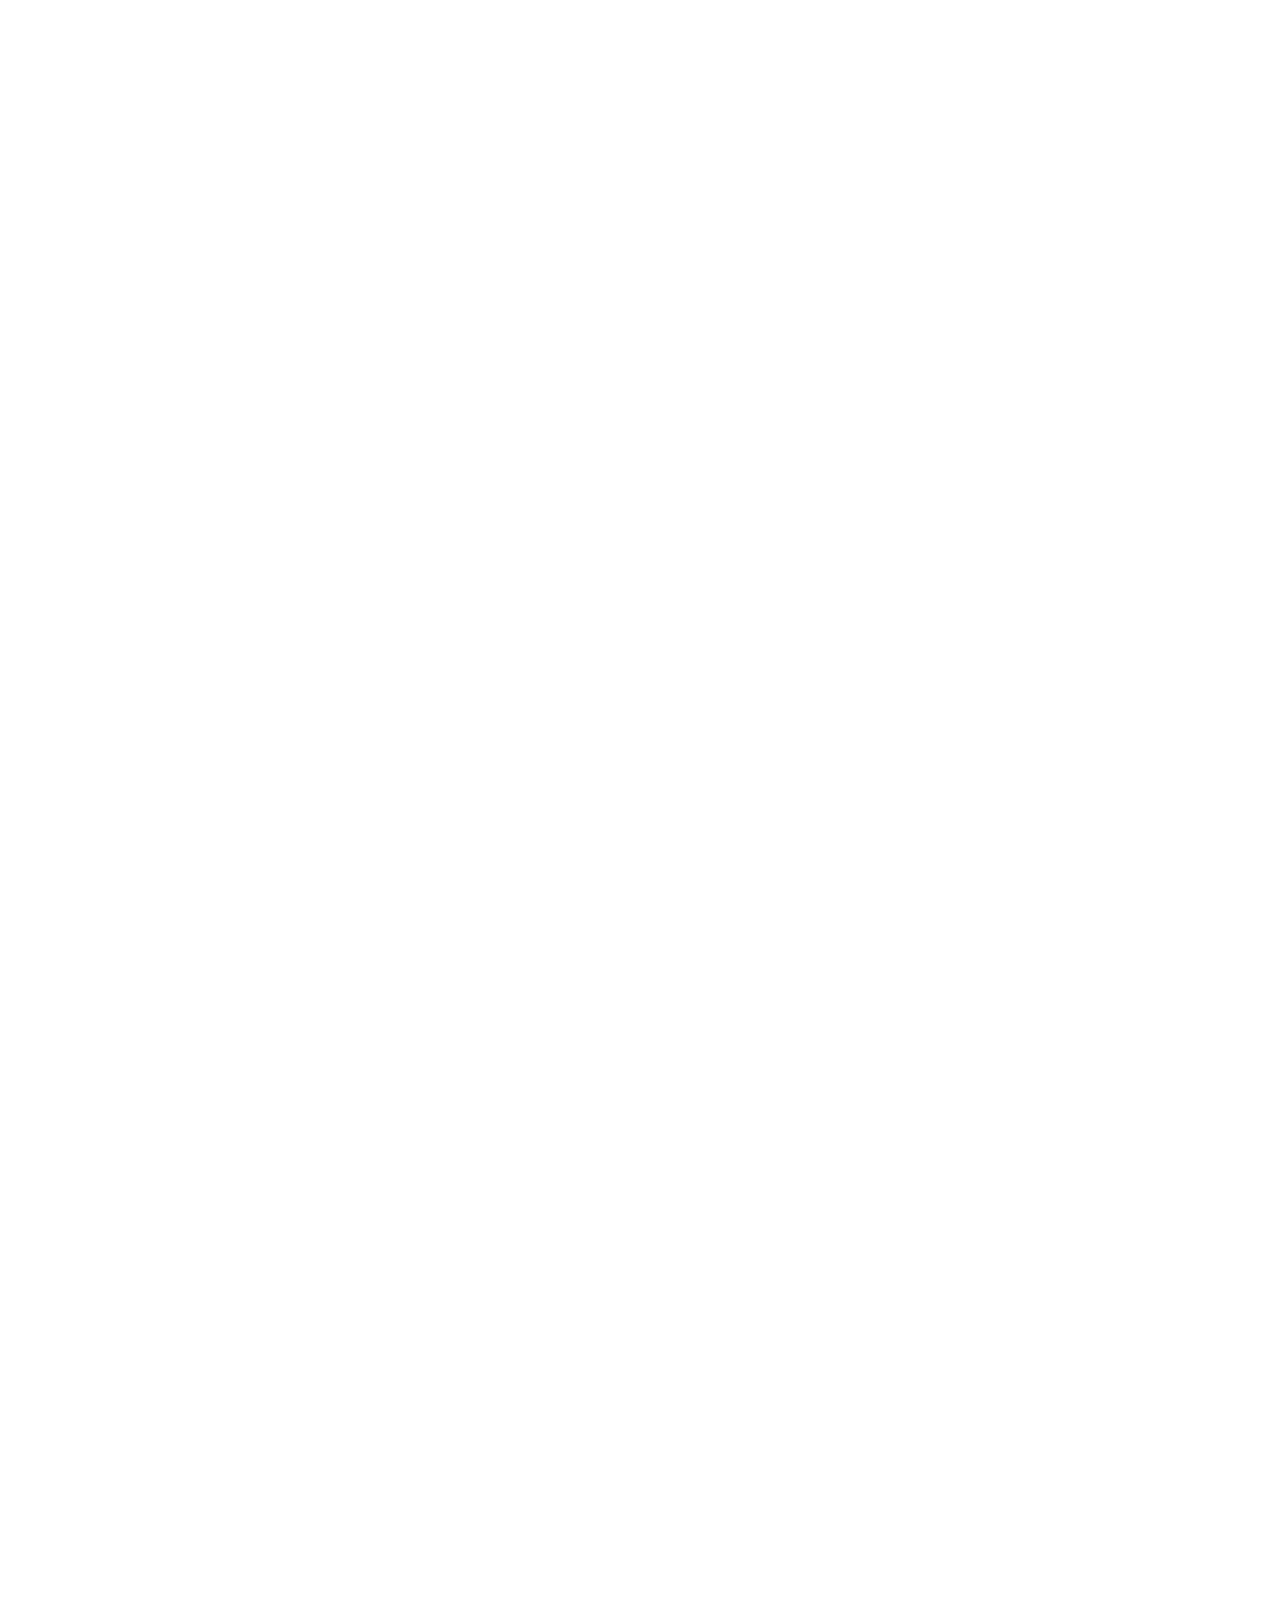
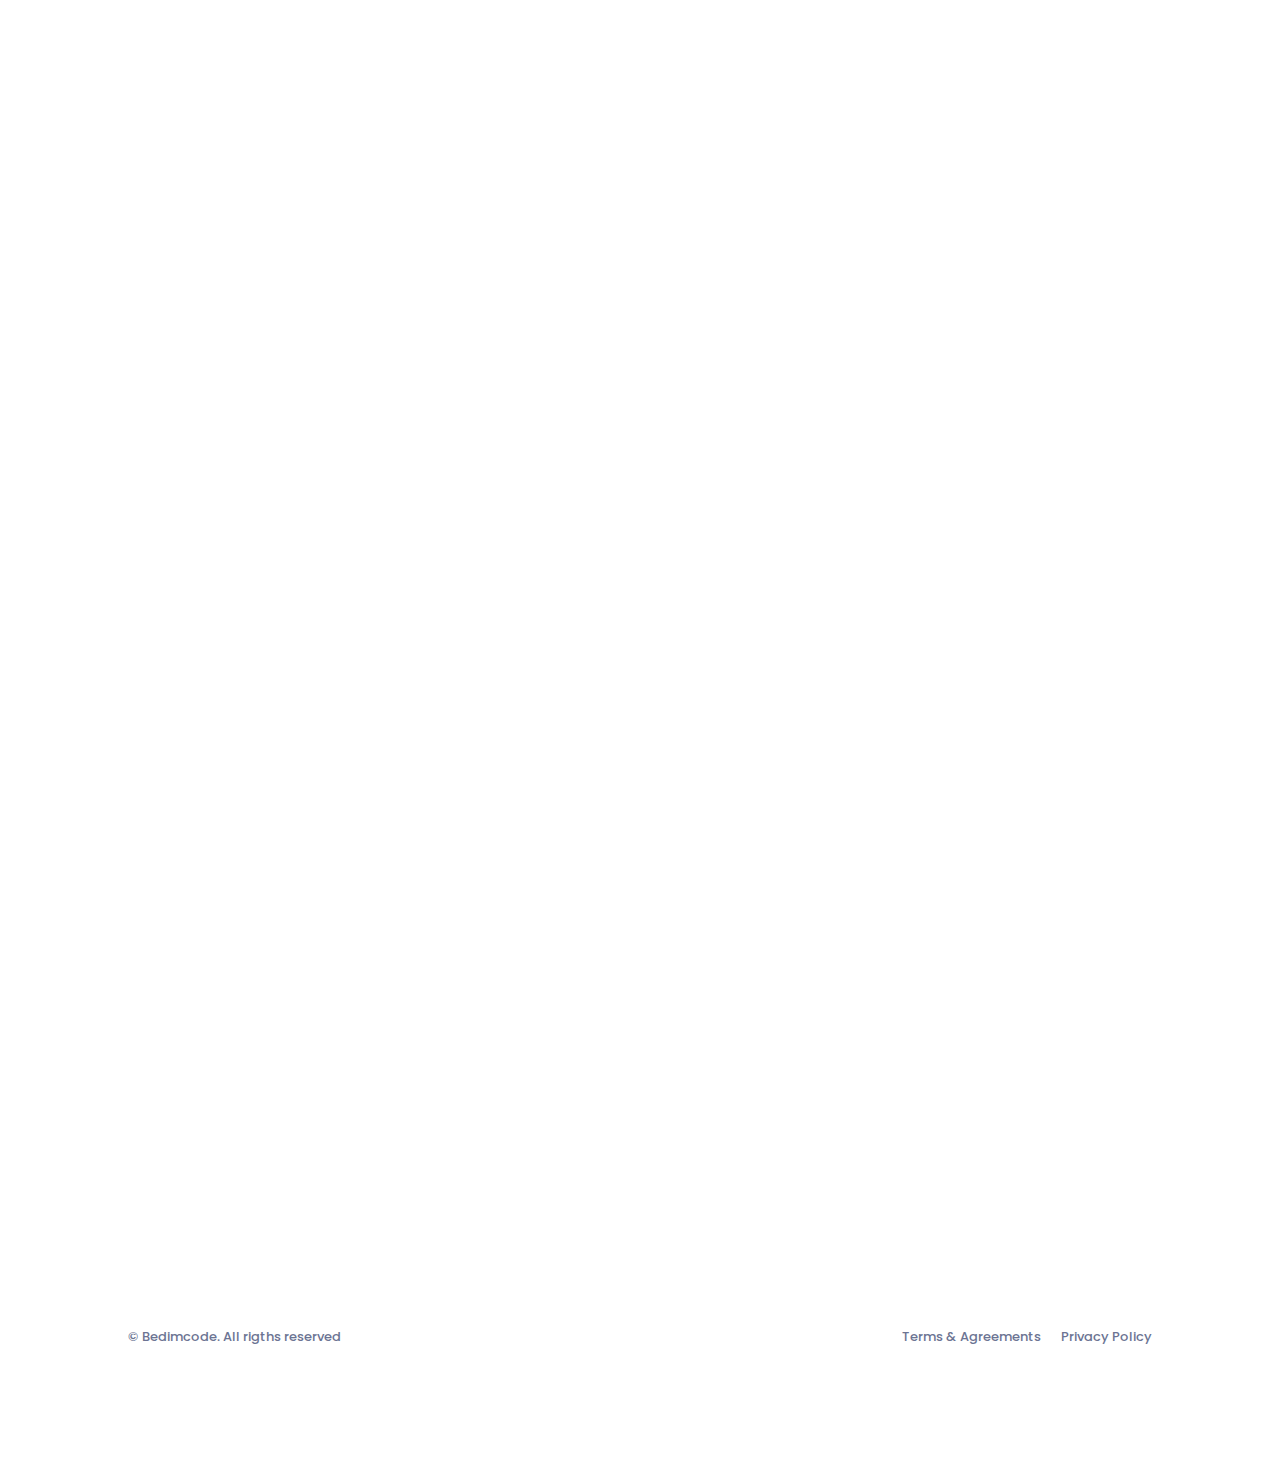
==== commit e9083206: "seconed" ====
--- a/index.html
+++ b/index.html
@@ -1,601 +1,577 @@
 <!DOCTYPE html>
 <html lang="en">
-<head>
-    <meta charset="UTF-8">
-    <meta http-equiv="X-UA-Compatible" content="IE=edge">
-    <meta name="viewport" content="width=device-width, initial-scale=1.0">
+  <head>
+    <meta charset="UTF-8" />
+    <meta http-equiv="X-UA-Compatible" content="IE=edge" />
+    <meta name="viewport" content="width=device-width, initial-scale=1.0" />
 
     <title>Final project</title>
 
     <!--=============== FAVICON ===============-->
-    <link rel="shortcut icon" href="image/favicon.png" type="image/x-icon">
+    <link rel="shortcut icon" href="image/favicon.png" type="image/x-icon" />
 
     <!-- Render All Elements Normally -->
     <!-- <link rel="stylesheet" href="css/normalize.css"> -->
 
     <!-- Font Awesome Library -->
-    <link rel="stylesheet" href="css/all.min.css">
+    <link rel="stylesheet" href="css/all.min.css" />
 
     <!-- Google Fonts -->
 
     <!--=============== SWIPER CSS ===============-->
-    <link rel="stylesheet" href="css/swiper-bundle.min.css">
+    <link rel="stylesheet" href="css/swiper-bundle.min.css" />
 
     <!-- Main Template CSS File -->
-    <link rel="stylesheet" href="css/main.css">
-</head>
-<body onload="yt()">
+    <link rel="stylesheet" href="css/main.css" />
+  </head>
+  <body onload="yt()">
     <!--==================== HEADER ====================-->
     <header class="header" id="header">
-        <div class="container">
-            <nav class="nav">
-                <a href="#" class="nav__logo">
-                    <img src="image/abc-removebg-preview.png" alt="website logo">
-                </a>
-
-                <div class="nav__bar">
-                    <div class="nav__menu">
-                        <ul class="nav__list">
-                            <li class="nav__item">
-                                <a href="#home" class="nav__link">
-                                    <i class="fa-solid fa-house"></i>
-                                    <span>home</span>
-                                </a>
-                            </li>
-                            <li class="nav__item">
-                                <a href="#popular" class="nav__link">
-                                    <i class="fa-solid fa-hotel"></i>
-                                    <span>housing</span>
-                                </a>
-                            </li>
-                            <li class="nav__item">
-                                <a href="#value" class="nav__link">
-                                    <i class="fa-solid fa-award"></i>
-                                    <span>value</span>
-                                </a>
-                            </li>
-                            <li class="nav__item">
-                                <a href="#contact" class="nav__link">
-                                    <i class="fa-solid fa-phone-volume"></i>
-                                    <span>contact</span>
-                                </a>
-                            </li>
-                        </ul>
-                    </div>
-    
-                    <i class="fa fa-moon dark-mode" id="dark-mode-btn"></i>
-
-                    <div id="loginplace"><a href="sign.html" id="namelink" class="btn nav__button">login in</a></div>
-                    <div onclick="ahmed()" id="place"><a href="#" id="namelink1" class="btn nav__button">logout</a></div>
-                    <div id="profile1"><a style="text-decoration: none;" href="#" class="btn nav__button">profile</a></div>
-
-                </div>
-            </nav>
-        </div>
+      <div class="container">
+        <nav class="nav">
+          <a href="#" class="nav__logo">
+            <img src="image/abc-removebg-preview.png" alt="website logo" />
+          </a>
+
+          <div class="nav__bar">
+            <div class="nav__menu">
+              <ul class="nav__list">
+                <li class="nav__item">
+                  <a href="#home" class="nav__link">
+                    <i class="fa-solid fa-house"></i>
+                    <span>home</span>
+                  </a>
+                </li>
+                <li class="nav__item">
+                  <a href="#popular" class="nav__link">
+                    <i class="fa-solid fa-hotel"></i>
+                    <span>housing</span>
+                  </a>
+                </li>
+                <li class="nav__item">
+                  <a href="#value" class="nav__link">
+                    <i class="fa-solid fa-award"></i>
+                    <span>value</span>
+                  </a>
+                </li>
+                <li class="nav__item">
+                  <a href="#contact" class="nav__link">
+                    <i class="fa-solid fa-phone-volume"></i>
+                    <span>contact</span>
+                  </a>
+                </li>
+              </ul>
+            </div>
+
+            <i class="fa fa-moon dark-mode" id="dark-mode-btn"></i>
+
+            <div id="loginplace">
+              <a href="sign.html" id="namelink" class="btn nav__button"
+                >login</a
+              >
+            </div>
+            <div onclick="ahmed()" id="place">
+              <a href="#" id="namelink1" class="btn nav__button">logout</a>
+            </div>
+            <div id="profile1">
+              <a
+                style="text-decoration: none"
+                href="profile.html"
+                class="btn nav__button"
+                >profile</a
+              >
+            </div>
+          </div>
+        </nav>
+      </div>
     </header>
 
     <!--==================== MAIN ====================-->
     <main class="main">
-
-        <!--==================== HOME ====================-->
-        <section class="home section" id="home">
-            <div class="container home__container">
-                <div class="home__data">
-
-                    <h1 class="home__title">
-                        Discover <br> Most Suitable <br> Property
-                    </h1>
-
-                    <p class="home__description">
-                        Find a variety of properties that suit you very easily, 
-                        forget all difficulties in finding a residence for you
-                    </p>
-
-                    <form action="" class="home__search">
-                        <i class="fa-solid fa-location-dot"></i>
-                        <input type="search" class="home__search-input" placeholder="Search By Location ...">
-                        <button class="btn">Search</button>
-                    </form>
-
-                    <div class="home__value">
-                        <div>
-                            <h1 class="home__value-number">
-                                9K <span>+</span>
-                            </h1>
-                            <p class="home__value-description">
-                                Premium <br> Product
-                            </p>
-                        </div>
-                        <div>
-                            <h1 class="home__value-number">
-                                2K <span>+</span>
-                            </h1>
-                            <p class="home__value-description">
-                                Happy <br> Customer
-                            </p>
-                        </div>
-                        <div>
-                            <h1 class="home__value-number">
-                                28K <span>+</span>
-                            </h1>
-                            <p class="home__value-description">
-                                Awards <br> Winning
-                            </p>
-                        </div>
-                    </div>
-                </div>
-
-                <div class="home__image">
-                    <div class="home__image-box"></div>
-                    <div class="home__image-img">
-                        <img src="image/home.jpg" alt="Build-Home">
-                    </div>
-                </div>
-            </div>
-        </section>
-
-        <!--==================== LOGOS ====================-->
-        <section class="logos section">
-            <div class="container logos__container">
-                <div class="logos__img">
-                    <img src="image/logo1.png" alt="">
-                </div>
-                <div class="logos__img">
-                    <img src="image/logo2.png" alt="">
-                </div>
-                <div class="logos__img">
-                    <img src="image/logo3.png" alt="">
-                </div>
-                <div class="logos__img">
-                    <img src="image/logo4.png" alt="">
-                </div>
-            </div>
-        </section>
-
-        <!--==================== POPULAR ====================-->
-        <section class="section popular" id="popular">
-            <div class="container">
-                <span class="section__subtitle">Best Choise</span>
-                <div style="display: flex; justify-content: space-between; align-items: center;">
-                    <h2 class="section__title">Popular Housing<span>.</span></h2>
-                    <h3 style="margin-bottom: 16px;"><a href="housing.html">SEE MORE</a></h3>
-                </div>
-
-                <div class="popular__container swiper">
-                    <div class="swiper-wrapper"> 
-                        <article class="popular__card swiper-slide" style="width: 300px;">
-                            <img src="image/popular1.jpg" alt="Housing" class="popular__img">
-
-                            <div class="popular__data">
-                                <h2 class="popular__price">
-                                    $66,356
-                                </h2>
-                                <h3 class="popular__title">
-                                    Garden City Assat
-                                </h3>
-                                <p class="popular__description">
-                                    Street The Garden City Of Miraflores, Lima - Perú Av. Sol #9876
-                                </p>
-                            </div>
-                        </article>
-
-                        <article class="popular__card swiper-slide">
-                            <img src="image/popular2.jpg" alt="Housing" class="popular__img">
-
-                            <div class="popular__data">
-                                <h2 class="popular__price">
-                                    $35,159
-                                </h2>
-                                <h3 class="popular__title">
-                                    Gables Luxurious House
-                                </h3>
-                                <p class="popular__description">
-                                    304 East 42nd Street, New York, New York, USA, 10017 #9876
-                                </p>
-                            </div>
-                        </article>
-
-                        <article class="popular__card swiper-slide">
-                            <img src="image/popular5.jpg" alt="Housing" class="popular__img">
-
-                            <div class="popular__data">
-                                <h2 class="popular__price">
-                                    $75,043
-                                </h2>
-                                <h3 class="popular__title">
-                                    Garden Orchard City
-                                </h3>
-                                <p class="popular__description">
-                                    3046 Fritz Spur Suite 322 Herzoghaven, MI 79526-8878
-                                </p>
-                            </div>
-                        </article>
-
-                        <article class="popular__card swiper-slide">
-                            <img src="image/popular3.jpg" alt="Housing" class="popular__img">
-
-                            <div class="popular__data">
-                                <h2 class="popular__price">
-                                    $62,024
-                                </h2>
-                                <h3 class="popular__title">
-                                    Luxurious City Garden
-                                </h3>
-                                <p class="popular__description">
-                                    Gateway Center - Raymond Blvd - Newark, New Jersey, USA,
-                                </p>
-                            </div>
-                        </article>
-
-                        <article class="popular__card swiper-slide">
-                            <img src="image/popular4.jpg" alt="Housing" class="popular__img">
-
-                            <div class="popular__data">
-                                <h2 class="popular__price">
-                                    $47,043
-                                </h2>
-                                <h3 class="popular__title">
-                                    Aliva Private Garden
-                                </h3>
-                                <p class="popular__description">
-                                    Ain-Shams -- cairo -- 17 el firoz
-                                </p>
-                            </div>
-                        </article>
-
-                        <article class="popular__card swiper-slide">
-                            <img src="image/popular5.jpg" alt="Housing" class="popular__img">
-
-                            <div class="popular__data">
-                                <h2 class="popular__price">
-                                    $66,356
-                                </h2>
-                                <h3 class="popular__title">
-                                    Garden City Assat
-                                </h3>
-                                <p class="popular__description">
-                                    Street The Garden City Of Miraflores, Lima - Perú Av. Sol #9876
-                                </p>
-                            </div>
-                        </article>
-
-                    </div>
-                    <div class="swiper-button-next">
-                        <i class="fa-solid fa-chevron-right"></i>
-                    </div>
-                    <div class="swiper-button-prev">
-                        <i class="fa-solid fa-chevron-left"></i>
-                    </div>
-                </div>
-            </div>
-        </section>
-
-        <!--==================== VALUE ====================-->
-        <section class="value section" id="value">
-            <div class="value__container container grid">
-                <div class="value__images">
-                    <div class="value__image-box"></div>
-
-                    <div class="value__image-img">
-                        <img src="image/value.jpg" alt="Build-Home">
-                    </div>
-                </div>
-
-                <div class="value__content">
-                    <div class="value__data">
-                        <span class="section__subtitle">Our Value</span>
-                        <h2 class="section__title">Value We Give To You<span>.</span></h2>
-                        <p class="value__description">
-                            We always ready to help by providing the best service for you. 
-                            We believe a good place to live can make your life better.
-                        </p>
-                    </div>
-
-                    <div class="value__dropdowns">
-
-                        <div class="value__dropdowns-item">
-                            <header class="value__dropdowns-header">
-                                <i class="fa-solid fa-shield-virus value__dropdowns-icon"></i>
-                                <h3 class="value__dropdowns-title">
-                                    Best interest rates on the market
-                                </h3>
-                                <div class="value__dropdowns-arrow">
-                                    <i class="fa-solid fa-caret-down"></i>
-                                </div>
-                            </header>
-
-                            <div class="value__dropdowns-content">
-                                <p class="value__dropdowns-description">
-                                    Price we provides is the best for you, 
-                                    we guarantee no price changes on your property due 
-                                    to various unexpected costs that may come.
-                                </p>
-                            </div>
-                        </div>
-
-                        <div class="value__dropdowns-item">
-                            <header class="value__dropdowns-header">
-                                <i class="fa-solid fa-shield-virus value__dropdowns-icon"></i>
-                                <h3 class="value__dropdowns-title">
-                                    Prevent unstable prices
-                                </h3>
-                                <div class="value__dropdowns-arrow">
-                                    <i class="fa-solid fa-caret-down"></i>
-                                </div>
-                            </header>
-
-                            <div class="value__dropdowns-content">
-                                <p class="value__dropdowns-description">
-                                    Price we provides is the best for you, 
-                                    we guarantee no price changes on your property due 
-                                    to various unexpected costs that may come.
-                                </p>
-                            </div>
-                        </div>
-
-                        <div class="value__dropdowns-item">
-                            <header class="value__dropdowns-header">
-                                <i class="fa-solid fa-shield-virus value__dropdowns-icon"></i>
-                                <h3 class="value__dropdowns-title">
-                                    Best prices on the market 
-                                </h3>
-                                <div class="value__dropdowns-arrow">
-                                    <i class="fa-solid fa-caret-down"></i>
-                                </div>
-                            </header>
-
-                            <div class="value__dropdowns-content">
-                                <p class="value__dropdowns-description">
-                                    Price we provides is the best for you, 
-                                    we guarantee no price changes on your property due 
-                                    to various unexpected costs that may come.
-                                </p>
-                            </div>
-                        </div>
-
-                        <div class="value__dropdowns-item">
-                            <header class="value__dropdowns-header">
-                                <i class="fa-solid fa-shield-virus value__dropdowns-icon"></i>
-                                <h3 class="value__dropdowns-title">
-                                    Security of your data
-                                </h3>
-                                <div class="value__dropdowns-arrow">
-                                    <i class="fa-solid fa-caret-down"></i>
-                                </div>
-                            </header>
-
-                            <div class="value__dropdowns-content">
-                                <p class="value__dropdowns-description">
-                                    Price we provides is the best for you, 
-                                    we guarantee no price changes on your property due 
-                                    to various unexpected costs that may come.
-                                </p>
-                            </div>
-                        </div>
-                    </div>
-                </div>
-            </div>
-        </section>
-
-        <!--==================== CONTACT ====================-->
-        <section class="contact section" id="contact">
-            <div class="container contact__container grid">
-
-                <div class="contact__images">
-                    <div class="contact__image-box"></div>
-
-                    <div class="contact__image-img">
-                        <img src="image/contact.png" alt="Build-Home">
-                    </div>
-                </div>
-
-                <div class="contact__content">
-                    <div class="contact__data">
-                        <span class="section__subtitle">Contact Us</span>
-                        <h2 class="section__title">Easy to Contact us<span>.</span></h2>
-                        <p class="contact__description">
-                            Is there a problem finding your dream home? Need a 
-                            guide in buying first home? or need a consultation 
-                            on residential issues? just contact us.
-                        </p>
-                    </div>
-
-                    <div class="contact__card">
-
-                        <div class="contact__card-box">
-                            <div class="contact__card-info">
-    
-                                <i class="fa-solid fa-phone"></i>
-    
-                                <div>
-                                    <h3 class="contact__card-title">
-                                        Call
-                                    </h3>
-                                    <p class="contact__card-description">
-                                        022.321.165.19
-                                    </p>
-                                </div>
-    
-                            </div>
-                            <button class="btn contact__card-button">
-                                Call Now
-                            </button>
-                        </div>
-    
-                        <div class="contact__card-box">
-                            <div class="contact__card-info">
-                                <i class="fa-regular fa-comment"></i>
-                            <div>
-                                    <h3 class="contact__card-title">
-                                        Chat
-                                    </h3>
-                                    <p class="contact__card-description">
-                                        022.321.165.19
-                                    </p>
-                                </div>
-                            </div>
-                            <button class="btn contact__card-button">
-                                Chat Now
-                            </button>
-                        </div>
-    
-                        <div class="contact__card-box">
-                            <div class="contact__card-info">
-                                <i class="fa-solid fa-video"></i>
-                                <div>
-                                    <h3 class="contact__card-title">
-                                        Video Call
-                                    </h3>
-                                    <p class="contact__card-description">
-                                        022.321.165.19
-                                    </p>
-                                </div>
-                            </div>
-                            <button class="btn contact__card-button">
-                                Video Call Now
-                            </button>
-                        </div>
-    
-                        <div class="contact__card-box">
-                            <div class="contact__card-info">
-                                <i class="fa-regular fa-message"></i>
-                                <div>
-                                    <h3 class="contact__card-title">
-                                        Message
-                                    </h3>
-                                    <p class="contact__card-description">
-                                        022.321.165.19
-                                    </p>
-                                </div>
-                            </div>
-                            <button class="btn contact__card-button">
-                                Message Now
-                            </button>
-                        </div>
-                    </div>
-                </div>
-            </div>
-        </section>
-
-        <!--==================== SUBSCRIBE ====================-->
-        <section class="subscribe section">
-            <div class="container">
-                <div class="subscribe__container">
-                    <h1 class="subscribe__title">
-                        Get Started with AZOZ
-                    </h1>
-                    <p class="subscribe__description">
-                        Subscribe and find super attractive price
-                        quotes from us, Find your residence soon
-                    </p>
-                    <a href="sign.html" class="btn subscribe__button">
-                        Get Started
-                    </a>
-                </div>
-            </div>
-        </section>
+      <!--==================== HOME ====================-->
+      <section class="home section" id="home">
+        <div class="container home__container">
+          <div class="home__data">
+            <h1 class="home__title">
+              Discover <br />
+              Most Suitable <br />
+              Property
+            </h1>
+
+            <p class="home__description">
+              Find a variety of properties that suit you very easily, forget all
+              difficulties in finding a residence for you
+            </p>
+
+            <form action="" class="home__search">
+              <i class="fa-solid fa-location-dot"></i>
+              <input
+                type="search"
+                class="home__search-input"
+                placeholder="Search By Location ..."
+              />
+              <button class="btn">Search</button>
+            </form>
+
+            <div class="home__value">
+              <div>
+                <h1 class="home__value-number">9K <span>+</span></h1>
+                <p class="home__value-description">
+                  Premium <br />
+                  Product
+                </p>
+              </div>
+              <div>
+                <h1 class="home__value-number">2K <span>+</span></h1>
+                <p class="home__value-description">
+                  Happy <br />
+                  Customer
+                </p>
+              </div>
+              <div>
+                <h1 class="home__value-number">28K <span>+</span></h1>
+                <p class="home__value-description">
+                  Awards <br />
+                  Winning
+                </p>
+              </div>
+            </div>
+          </div>
+
+          <div class="home__image">
+            <div class="home__image-box"></div>
+            <div class="home__image-img">
+              <img src="image/home.jpg" alt="Build-Home" />
+            </div>
+          </div>
+        </div>
+      </section>
+
+      <!--==================== LOGOS ====================-->
+      <section class="logos section">
+        <div class="container logos__container">
+          <div class="logos__img">
+            <img src="image/logo1.png" alt="" />
+          </div>
+          <div class="logos__img">
+            <img src="image/logo2.png" alt="" />
+          </div>
+          <div class="logos__img">
+            <img src="image/logo3.png" alt="" />
+          </div>
+          <div class="logos__img">
+            <img src="image/logo4.png" alt="" />
+          </div>
+        </div>
+      </section>
+
+      <!--==================== POPULAR ====================-->
+      <section class="section popular" id="popular">
+        <div class="container">
+          <span class="section__subtitle">Best Choise</span>
+          <div
+            style="
+              display: flex;
+              justify-content: space-between;
+              align-items: center;
+            "
+          >
+            <h2 class="section__title">Popular Housing<span>.</span></h2>
+            <h3 style="margin-bottom: 16px">
+              <a href="housing.html">SEE MORE</a>
+            </h3>
+          </div>
+
+          <div class="popular__container swiper">
+            <div class="swiper-wrapper">
+              <article class="popular__card swiper-slide" style="width: 300px">
+                <img
+                  src="image/popular1.jpg"
+                  alt="Housing"
+                  class="popular__img"
+                />
+
+                <div class="popular__data">
+                  <h2 class="popular__price">$66,356</h2>
+                  <h3 class="popular__title">Garden City Assat</h3>
+                  <p class="popular__description">
+                    Street The Garden City Of Miraflores, Lima - Perú Av. Sol
+                    #9876
+                  </p>
+                </div>
+              </article>
+
+              <article class="popular__card swiper-slide">
+                <img
+                  src="image/popular2.jpg"
+                  alt="Housing"
+                  class="popular__img"
+                />
+
+                <div class="popular__data">
+                  <h2 class="popular__price">$35,159</h2>
+                  <h3 class="popular__title">Gables Luxurious House</h3>
+                  <p class="popular__description">
+                    304 East 42nd Street, New York, New York, USA, 10017 #9876
+                  </p>
+                </div>
+              </article>
+
+              <article class="popular__card swiper-slide">
+                <img
+                  src="image/popular5.jpg"
+                  alt="Housing"
+                  class="popular__img"
+                />
+
+                <div class="popular__data">
+                  <h2 class="popular__price">$75,043</h2>
+                  <h3 class="popular__title">Garden Orchard City</h3>
+                  <p class="popular__description">
+                    3046 Fritz Spur Suite 322 Herzoghaven, MI 79526-8878
+                  </p>
+                </div>
+              </article>
+
+              <article class="popular__card swiper-slide">
+                <img
+                  src="image/popular3.jpg"
+                  alt="Housing"
+                  class="popular__img"
+                />
+
+                <div class="popular__data">
+                  <h2 class="popular__price">$62,024</h2>
+                  <h3 class="popular__title">Luxurious City Garden</h3>
+                  <p class="popular__description">
+                    Gateway Center - Raymond Blvd - Newark, New Jersey, USA,
+                  </p>
+                </div>
+              </article>
+
+              <article class="popular__card swiper-slide">
+                <img
+                  src="image/popular4.jpg"
+                  alt="Housing"
+                  class="popular__img"
+                />
+
+                <div class="popular__data">
+                  <h2 class="popular__price">$47,043</h2>
+                  <h3 class="popular__title">Aliva Private Garden</h3>
+                  <p class="popular__description">
+                    Ain-Shams -- cairo -- 17 el firoz
+                  </p>
+                </div>
+              </article>
+
+              <article class="popular__card swiper-slide">
+                <img
+                  src="image/popular5.jpg"
+                  alt="Housing"
+                  class="popular__img"
+                />
+
+                <div class="popular__data">
+                  <h2 class="popular__price">$66,356</h2>
+                  <h3 class="popular__title">Garden City Assat</h3>
+                  <p class="popular__description">
+                    Street The Garden City Of Miraflores, Lima - Perú Av. Sol
+                    #9876
+                  </p>
+                </div>
+              </article>
+            </div>
+            <div class="swiper-button-next">
+              <i class="fa-solid fa-chevron-right"></i>
+            </div>
+            <div class="swiper-button-prev">
+              <i class="fa-solid fa-chevron-left"></i>
+            </div>
+          </div>
+        </div>
+      </section>
+
+      <!--==================== VALUE ====================-->
+      <section class="value section" id="value">
+        <div class="value__container container grid">
+          <div class="value__images">
+            <div class="value__image-box"></div>
+
+            <div class="value__image-img">
+              <img src="image/value.jpg" alt="Build-Home" />
+            </div>
+          </div>
+
+          <div class="value__content">
+            <div class="value__data">
+              <span class="section__subtitle">Our Value</span>
+              <h2 class="section__title">Value We Give To You<span>.</span></h2>
+              <p class="value__description">
+                We always ready to help by providing the best service for you.
+                We believe a good place to live can make your life better.
+              </p>
+            </div>
+
+            <div class="value__dropdowns">
+              <div class="value__dropdowns-item">
+                <header class="value__dropdowns-header">
+                  <i class="fa-solid fa-shield-virus value__dropdowns-icon"></i>
+                  <h3 class="value__dropdowns-title">
+                    Best interest rates on the market
+                  </h3>
+                  <div class="value__dropdowns-arrow">
+                    <i class="fa-solid fa-caret-down"></i>
+                  </div>
+                </header>
+
+                <div class="value__dropdowns-content">
+                  <p class="value__dropdowns-description">
+                    Price we provides is the best for you, we guarantee no price
+                    changes on your property due to various unexpected costs
+                    that may come.
+                  </p>
+                </div>
+              </div>
+
+              <div class="value__dropdowns-item">
+                <header class="value__dropdowns-header">
+                  <i class="fa-solid fa-shield-virus value__dropdowns-icon"></i>
+                  <h3 class="value__dropdowns-title">
+                    Prevent unstable prices
+                  </h3>
+                  <div class="value__dropdowns-arrow">
+                    <i class="fa-solid fa-caret-down"></i>
+                  </div>
+                </header>
+
+                <div class="value__dropdowns-content">
+                  <p class="value__dropdowns-description">
+                    Price we provides is the best for you, we guarantee no price
+                    changes on your property due to various unexpected costs
+                    that may come.
+                  </p>
+                </div>
+              </div>
+
+              <div class="value__dropdowns-item">
+                <header class="value__dropdowns-header">
+                  <i class="fa-solid fa-shield-virus value__dropdowns-icon"></i>
+                  <h3 class="value__dropdowns-title">
+                    Best prices on the market
+                  </h3>
+                  <div class="value__dropdowns-arrow">
+                    <i class="fa-solid fa-caret-down"></i>
+                  </div>
+                </header>
+
+                <div class="value__dropdowns-content">
+                  <p class="value__dropdowns-description">
+                    Price we provides is the best for you, we guarantee no price
+                    changes on your property due to various unexpected costs
+                    that may come.
+                  </p>
+                </div>
+              </div>
+
+              <div class="value__dropdowns-item">
+                <header class="value__dropdowns-header">
+                  <i class="fa-solid fa-shield-virus value__dropdowns-icon"></i>
+                  <h3 class="value__dropdowns-title">Security of your data</h3>
+                  <div class="value__dropdowns-arrow">
+                    <i class="fa-solid fa-caret-down"></i>
+                  </div>
+                </header>
+
+                <div class="value__dropdowns-content">
+                  <p class="value__dropdowns-description">
+                    Price we provides is the best for you, we guarantee no price
+                    changes on your property due to various unexpected costs
+                    that may come.
+                  </p>
+                </div>
+              </div>
+            </div>
+          </div>
+        </div>
+      </section>
+
+      <!--==================== CONTACT ====================-->
+      <section class="contact section" id="contact">
+        <div class="container contact__container grid">
+          <div class="contact__images">
+            <div class="contact__image-box"></div>
+
+            <div class="contact__image-img">
+              <img src="image/contact.png" alt="Build-Home" />
+            </div>
+          </div>
+
+          <div class="contact__content">
+            <div class="contact__data">
+              <span class="section__subtitle">Contact Us</span>
+              <h2 class="section__title">Easy to Contact us<span>.</span></h2>
+              <p class="contact__description">
+                Is there a problem finding your dream home? Need a guide in
+                buying first home? or need a consultation on residential issues?
+                just contact us.
+              </p>
+            </div>
+
+            <div class="contact__card">
+              <div class="contact__card-box">
+                <div class="contact__card-info">
+                  <i class="fa-solid fa-phone"></i>
+
+                  <div>
+                    <h3 class="contact__card-title">Call</h3>
+                    <p class="contact__card-description">022.321.165.19</p>
+                  </div>
+                </div>
+                <button class="btn contact__card-button">Call Now</button>
+              </div>
+
+              <div class="contact__card-box">
+                <div class="contact__card-info">
+                  <i class="fa-regular fa-comment"></i>
+                  <div>
+                    <h3 class="contact__card-title">Chat</h3>
+                    <p class="contact__card-description">022.321.165.19</p>
+                  </div>
+                </div>
+                <button class="btn contact__card-button">Chat Now</button>
+              </div>
+
+              <div class="contact__card-box">
+                <div class="contact__card-info">
+                  <i class="fa-solid fa-video"></i>
+                  <div>
+                    <h3 class="contact__card-title">Video Call</h3>
+                    <p class="contact__card-description">022.321.165.19</p>
+                  </div>
+                </div>
+                <button class="btn contact__card-button">Video Call Now</button>
+              </div>
+
+              <div class="contact__card-box">
+                <div class="contact__card-info">
+                  <i class="fa-regular fa-message"></i>
+                  <div>
+                    <h3 class="contact__card-title">Message</h3>
+                    <p class="contact__card-description">022.321.165.19</p>
+                  </div>
+                </div>
+                <button class="btn contact__card-button">Message Now</button>
+              </div>
+            </div>
+          </div>
+        </div>
+      </section>
+
+      <!--==================== SUBSCRIBE ====================-->
+      <section class="subscribe section">
+        <div class="container">
+          <div class="subscribe__container">
+            <h1 class="subscribe__title">Get Started with AZOZ</h1>
+            <p class="subscribe__description">
+              Subscribe and find super attractive price quotes from us, Find
+              your residence soon
+            </p>
+            <a href="sign.html" class="btn subscribe__button"> Get Started </a>
+          </div>
+        </div>
+      </section>
     </main>
 
     <!--==================== FOOTER ====================-->
     <footer class="footer section">
-        <div class="footer__container container grid">
-            <div style="padding-top: 7px;">
-                <a href="#" class="footer__logo">
-                    <img src="image/abc-removebg-preview.png" alt="website logo">
-                    <!-- <h3>AZOZ for Real State</h3> -->
-                </a>
-                <p class="footer__description">
-                    Our vision is to make all people <br> 
-                    the best place to live for them.
-                </p>
-            </div>
-
-            <div class="footer__content">
-
-                <div>
-                    <h3 class="footer__title">
-                        About
-                    </h3>
-                    <ul class="footer__links">
-                        <li>
-                            <a href="#" class="footer__link">About Us</a>
-                        </li>
-                        <li>
-                            <a href="#" class="footer__link">Features</a>
-                        </li>
-                        <li>
-                            <a href="#" class="footer__link">News & Blog</a>
-                        </li>
-                    </ul>
-                </div>
-
-                <div>
-                    <h3 class="footer__title">
-                        Company
-                    </h3>
-                    <ul class="footer__links">
-                        <li>
-                            <a href="#" class="footer__link">How We Work?</a>
-                        </li>
-                        <li>
-                            <a href="#" class="footer__link">Capital</a>
-                        </li>
-                        <li>
-                            <a href="#" class="footer__link">Security</a>
-                        </li>
-                    </ul>
-                </div>
-
-                <div>
-                    <h3 class="footer__title">
-                        Support
-                    </h3>
-                    <ul class="footer__links">
-                        <li>
-                            <a href="#" class="footer__link">FAQs</a>
-                        </li>
-                        <li>
-                            <a href="#" class="footer__link">Support center</a>
-                        </li>
-                        <li>
-                            <a href="#" class="footer__link">Contact Us</a>
-                        </li>
-                    </ul>
-                </div>
-
-                <div>
-                    <h3 class="footer__title">
-                        Follow us
-                    </h3>
-                    <ul class=".footer__social">
-                        <a href="#" class="footer__social-link">
-                            <i class="fa-brands fa-facebook"></i>
-                        </a>
-                        <a href="#" class="footer__social-link">
-                            <i class="fa-brands fa-instagram"></i>
-                        </a>
-                        <a href="#" class="footer__social-link">
-                            <i class="fa-brands fa-pinterest"></i>
-                        </a>
-                        <a href="#" class="footer__social-link">
-                            <i class="fa-brands fa-youtube"></i>
-                        </a>
-                    </ul>
-                </div>
-            </div>
-        </div>
-
-        <div class="footer__info container">
-            <span class="footer__copy">
-                &#169; Bedimcode. All rigths reserved
-            </span>
-
-            <div class="footer__privacy">
-                <a href="">Terms & Agreements</a>
-                <a href="">Privacy Policy</a>
-            </div>
-        </div>
-
+      <div class="footer__container container grid">
+        <div style="padding-top: 7px">
+          <a href="index.html" class="footer__logo">
+            <img src="image/abc-removebg-preview.png" alt="website logo" />
+          </a>
+          <p class="footer__description">
+            Our vision is to make all people <br />
+            the best place to live for them.
+          </p>
+        </div>
+
+        <div class="footer__content">
+          <div>
+            <h3 class="footer__title">About</h3>
+            <ul class="footer__links">
+              <li>
+                <a href="#" class="footer__link">About Us</a>
+              </li>
+              <li>
+                <a href="#" class="footer__link">Features</a>
+              </li>
+              <li>
+                <a href="#" class="footer__link">News & Blog</a>
+              </li>
+            </ul>
+          </div>
+
+          <div>
+            <h3 class="footer__title">Company</h3>
+            <ul class="footer__links">
+              <li>
+                <a href="#" class="footer__link">How We Work?</a>
+              </li>
+              <li>
+                <a href="#" class="footer__link">Capital</a>
+              </li>
+              <li>
+                <a href="#" class="footer__link">Security</a>
+              </li>
+            </ul>
+          </div>
+
+          <div>
+            <h3 class="footer__title">Support</h3>
+            <ul class="footer__links">
+              <li>
+                <a href="#" class="footer__link">FAQs</a>
+              </li>
+              <li>
+                <a href="#" class="footer__link">Support center</a>
+              </li>
+              <li>
+                <a href="#" class="footer__link">Contact Us</a>
+              </li>
+            </ul>
+          </div>
+
+          <div>
+            <h3 class="footer__title">Follow us</h3>
+            <ul class=".footer__social">
+              <a href="#" class="footer__social-link">
+                <i class="fa-brands fa-facebook"></i>
+              </a>
+              <a href="#" class="footer__social-link">
+                <i class="fa-brands fa-instagram"></i>
+              </a>
+              <a href="#" class="footer__social-link">
+                <i class="fa-brands fa-pinterest"></i>
+              </a>
+              <a href="#" class="footer__social-link">
+                <i class="fa-brands fa-youtube"></i>
+              </a>
+            </ul>
+          </div>
+        </div>
+      </div>
+
+      <div class="footer__info container">
+        <span class="footer__copy">
+          &#169; Bedimcode. All rigths reserved
+        </span>
+
+        <div class="footer__privacy">
+          <a href="">Terms & Agreements</a>
+          <a href="">Privacy Policy</a>
+        </div>
+      </div>
     </footer>
 
     <!--=============== user js ===============-->
@@ -606,9 +582,9 @@
 
     <!--========== SCROLL UP ==========-->
     <a href="#" class="scrollup" id="scrollup">
-        <!-- <i class="fa-solid fa-chevron-up"></i>
+      <!-- <i class="fa-solid fa-chevron-up"></i>
         <i class="fa-solid fa-chevron-up"></i> -->
-        <i class="fa-solid fa-check-double"></i>
+      <i class="fa-solid fa-check-double"></i>
     </a>
 
     <!--=============== SWIPER JS ===============-->
@@ -616,5 +592,5 @@
 
     <!-- Main JS File -->
     <script src="js/main.js"></script>
-</body>
-</html>+  </body>
+</html>
--- a/css/main.css
+++ b/css/main.css
@@ -39,8 +39,6 @@
   --middle-transition: 0.4s;
   --less-transition: 0.3s;
 
-
-
   /*========== z index ==========*/
   /* --z-tooltip: 10;
   --z-fixed: 100; */
@@ -109,8 +107,8 @@
 .container {
   max-width: 1024px;
 
-  margin-left: 24px; 
-  margin-right: 24px; 
+  margin-left: 24px;
+  margin-right: 24px;
 }
 
 .grid {
@@ -137,14 +135,14 @@
 }
 
 .main {
-  overflow: hidden;/* For the animations ScrollReveal */
+  overflow: hidden; /* For the animations ScrollReveal */
 }
 
 /* For small devices */
 @media screen and (max-width: 350px) {
   .container {
-    margin-left: 16px; 
-    margin-right: 16px; 
+    margin-left: 16px;
+    margin-right: 16px;
   }
 
   .section {
@@ -174,8 +172,7 @@
   }
 }
 
-
-/*=============== THEME ===============*//*=============== THEME ===============*/
+/*=============== THEME ===============*/ /*=============== THEME ===============*/
 .dark-mode {
   font-size: 20px;
   color: #fff;
@@ -187,8 +184,8 @@
   color: var(--first-color);
 }
 
-/*========== Variables Dark theme ==========*//*========== Variables Dark theme ==========*/
-body.dark-theme{
+/*========== Variables Dark theme ==========*/ /*========== Variables Dark theme ==========*/
+body.dark-theme {
   --first-color: hsl(228, 66%, 62%);
   --second-color: hsl(25, 57%, 54%);
   --title-color: hsl(228, 8%, 95%);
@@ -196,7 +193,7 @@
   --border-color: hsl(228, 16%, 14%);
   --body-color: hsl(228, 12%, 8%);
   --container-color: hsl(228, 16%, 12%);
-  }
+}
 
 /*========== 
     Color changes in some parts of 
@@ -237,7 +234,6 @@
 .dark-theme .scroll-header .nav__logo img:hover {
   filter: brightness(3);
   transition: var(--middle-transition);
-
 }
 
 .dark-theme .subscribe__container {
@@ -252,16 +248,15 @@
   background-color: hsl(228, 4%, 15%);
 }
 
-.dark-theme::-webkit-scrollbar-thumb{
+.dark-theme::-webkit-scrollbar-thumb {
   background-color: hsl(228, 4%, 25%);
 }
-  
-.dark-theme::-webkit-scrollbar-thumb:hover{
+
+.dark-theme::-webkit-scrollbar-thumb:hover {
   background-color: hsl(228, 4%, 35%);
 }
 
-
-/*=============== HEADER & NAV ===============*//*=============== HEADER & NAV ===============*/
+/*=============== HEADER & NAV ===============*/ /*=============== HEADER & NAV ===============*/
 .header {
   position: fixed;
   top: 0;
@@ -304,7 +299,7 @@
 .nav__list {
   display: flex;
   justify-content: end;
-    gap: 20px;
+  gap: 20px;
 }
 
 .nav__link,
@@ -320,7 +315,7 @@
   cursor: pointer;
 }
 
-#place, 
+#place,
 #profile1 {
   display: none;
 }
@@ -332,7 +327,7 @@
 
 @media screen and (max-width: 1023px) {
   .nav {
-    height: var(--header-height); 
+    height: var(--header-height);
   }
   .nav__menu {
     position: fixed;
@@ -384,7 +379,6 @@
   }
 }
 
-
 /* For small devices */
 @media screen and (max-width: 320px) {
   .nav__menu {
@@ -396,7 +390,6 @@
   }
 }
 
-
 /* For medium devices */
 @media screen and (min-width: 576px) {
   .nav__menu {
@@ -408,14 +401,13 @@
   }
 }
 
-
 /* Change background header */
 .scroll-header {
   background-color: var(--body-color);
   box-shadow: 0 1px 4px hsla(228, 4%, 15%, 0.1);
 }
 
-.scroll-header .nav__logo h3 { 
+.scroll-header .nav__logo h3 {
   color: var(--first-color);
 }
 
@@ -432,7 +424,7 @@
   filter: brightness(0.3);
 }
 
-/*=============== HOME ===============*//*=============== HOME ===============*/
+/*=============== HOME ===============*/ /*=============== HOME ===============*/
 .home {
   background: linear-gradient(170deg, hsl(0, 0%, 25%) 0%, hsl(0, 0%, 6%) 30%);
   padding-bottom: 0;
@@ -522,7 +514,11 @@
 .home__image-box {
   width: 265px;
   height: 284px;
-  background: linear-gradient(180deg, hsl(0, 0%, 16%) 93%, hsl(0, 0%, 67%) 100%);
+  background: linear-gradient(
+    180deg,
+    hsl(0, 0%, 16%) 93%,
+    hsl(0, 0%, 67%) 100%
+  );
   border-radius: 135px 135px 0 0;
 }
 
@@ -538,7 +534,6 @@
   box-shadow: 0 16px 32px hsla(228, 66%, 25%, 0.25);
 }
 
-
 /* For small devices */
 @media screen and (max-width: 350px) {
   .home {
@@ -547,12 +542,12 @@
 
   .home__data {
     padding-bottom: 30px;
-  } 
-  
+  }
+
   .home__title {
     margin-bottom: 30px;
   }
-  
+
   .home__description {
     margin-bottom: 40px;
   }
@@ -571,7 +566,6 @@
     height: 280px;
   }
 }
-
 
 /* For medium devices */
 @media screen and (min-width: 576px) {
@@ -589,7 +583,7 @@
 
   .home__data {
     padding-bottom: 32px;
-  } 
+  }
 }
 
 /* For large devices */
@@ -601,7 +595,7 @@
 
   .home__data {
     padding-bottom: 80px;
-  } 
+  }
 
   .home__title {
     margin-bottom: 32px;
@@ -621,7 +615,7 @@
     height: 611px;
     border-radius: 256px 256px 0 0;
   }
-  
+
   .home__image-img {
     bottom: -40px;
     width: 472px;
@@ -636,12 +630,13 @@
   }
 }
 
-
-/*=============== BUTTON ===============*//*=============== BUTTON ===============*/
+/*=============== BUTTON ===============*/ /*=============== BUTTON ===============*/
 .btn {
-  background: linear-gradient(137deg,
-  hsl(228, 66%, 53%),
-  hsl(230.85deg 100% 15.72%));
+  background: linear-gradient(
+    137deg,
+    hsl(228, 66%, 53%),
+    hsl(228deg, 66% ,53%)
+  );
   color: #fff;
   padding: 12px 24px;
   border-radius: 8px;
@@ -652,9 +647,9 @@
   transition: var(--middle-transition);
 }
 
-/* .btn:hover {
-
-} */
+.btn:hover {
+  box-shadow: 0 10px 12px hsla(228, 66%, 45%, 0.25);
+}
 
 /* For small devices */
 @media screen and (max-width: 350px) {
@@ -678,15 +673,13 @@
     font-size: var(--normal-font-size);
     font-weight: var(--font-medium);
   }
-  
+
   .nav__bar {
     gap: 20px;
   }
 }
 
-
-
-/*=============== LOGOS ===============*//*=============== LOGOS ===============*/
+/*=============== LOGOS ===============*/ /*=============== LOGOS ===============*/
 .logos__container {
   padding-top: 32px;
   display: flex;
@@ -711,7 +704,6 @@
   transform: scale(1.1);
 }
 
-
 /* For small devices */
 @media screen and (max-width: 350px) {
   .logos__container {
@@ -723,7 +715,6 @@
   }
 }
 
-
 /* For large devices */
 @media screen and (min-width: 1023px) {
   .logos__container {
@@ -739,7 +730,7 @@
   }
 }
 
-/*=============== POPULAR ===============*//*=============== POPULAR ===============*/
+/*=============== POPULAR ===============*/ /*=============== POPULAR ===============*/
 .popular__container {
   padding: 16px 0 80px;
 }
@@ -786,7 +777,7 @@
 /* Swiper class */
 .swiper-button-next::after,
 .swiper-button-prev::after {
-  content: '';
+  content: "";
 }
 
 .swiper-button-next,
@@ -823,11 +814,10 @@
 
   .popular__data {
     padding: 0 10px;
-  } 
-}
-
-
-/*=============== VALUE ===============*//*=============== VALUE ===============*/
+  }
+}
+
+/*=============== VALUE ===============*/ /*=============== VALUE ===============*/
 .value__container {
   row-gap: 48px;
 }
@@ -923,22 +913,21 @@
 }
 
 /*Rotate icon and add shadows*/
-.dropdown-open{
-  box-shadow: 0 12px 32px hsla(228, 66%, 45%, .1); 
-}
-
-.dropdown-open .value__dropdown-icon { 
-  box-shadow: 0 4px 4px hsla(228, 66%, 45%, .1); 
-}
-
-.dropdown-open .value__dropdowns-arrow { 
-  box-shadow: 0 2px 4px hsla(228, 66%, 45%, .1); 
-}
-
-.dropdown-open .value__dropdowns-arrow i { 
-  transform: rotate(-180deg) ; 
-}
-
+.dropdown-open {
+  box-shadow: 0 12px 32px hsla(228, 66%, 45%, 0.1);
+}
+
+.dropdown-open .value__dropdown-icon {
+  box-shadow: 0 4px 4px hsla(228, 66%, 45%, 0.1);
+}
+
+.dropdown-open .value__dropdowns-arrow {
+  box-shadow: 0 2px 4px hsla(228, 66%, 45%, 0.1);
+}
+
+.dropdown-open .value__dropdowns-arrow i {
+  transform: rotate(-180deg);
+}
 
 /* For small devices */
 @media screen and (max-width: 350px) {
@@ -953,7 +942,6 @@
   }
 }
 
-
 /* For medium devices */
 @media screen and (min-width: 767px) {
   .value__container {
@@ -962,7 +950,6 @@
   }
 }
 
-
 /* For large devices */
 @media screen and (min-width: 1023px) {
   .value__container {
@@ -975,7 +962,7 @@
     height: 641px;
     border-radius: 258px 258px 16px 16px;
   }
-  
+
   .value__image-img {
     width: 461px;
     height: 601px;
@@ -1006,9 +993,7 @@
   }
 }
 
-
-
-/*=============== CONTACT ===============*//*=============== CONTACT ===============*/
+/*=============== CONTACT ===============*/ /*=============== CONTACT ===============*/
 .contact__container {
   row-gap: 32px;
 }
@@ -1062,7 +1047,7 @@
   border: 2px solid var(--border-color);
   padding: 20px 12px;
   border-radius: 8px;
-  transition: 0.3s; 
+  transition: 0.3s;
 }
 
 .contact__card-box:hover {
@@ -1100,7 +1085,6 @@
   color: #fff;
 }
 
-
 /* For small devices */
 @media screen and (max-width: 350px) {
   .contact__card {
@@ -1117,7 +1101,6 @@
     height: 260px;
   }
 }
-
 
 /* For medium devices */
 @media screen and (min-width: 576px) {
@@ -1140,10 +1123,9 @@
 
   .contact__card {
     justify-content: initial;
-    gap: 45px 65px;    
-  }
-}
-
+    gap: 45px 65px;
+  }
+}
 
 /* For large devices */
 @media screen and (min-width: 1023px) {
@@ -1157,7 +1139,7 @@
     height: 641px;
     border-radius: 258px 258px 16px 16px;
   }
-  
+
   .contact__image-img {
     width: 461px;
     height: 601px;
@@ -1176,12 +1158,12 @@
 
   .contact__card {
     grid-template-columns: repeat(2, 200px);
-    justify-content: flex-start; 
+    justify-content: flex-start;
     gap: 30px;
   }
 }
 
-/*=============== SUBSCRIBE ===============*//*=============== SUBSCRIBE ===============*/
+/*=============== SUBSCRIBE ===============*/ /*=============== SUBSCRIBE ===============*/
 .subscribe {
   padding: 40px 0;
 }
@@ -1215,7 +1197,6 @@
   background-color: var(--first-color);
 }
 
-
 /* For small devices */
 @media screen and (max-width: 350px) {
   .subscribe__container {
@@ -1223,14 +1204,12 @@
   }
 }
 
-
 /* For medium devices */
 @media screen and (min-width: 767px) {
   .subscribe__container {
     padding: 48px 180px;
   }
 }
-
 
 /* For large devices */
 @media screen and (min-width: 1023px) {
@@ -1255,8 +1234,7 @@
   }
 }
 
-
-/*=============== FOOTER ===============*//*=============== FOOTER ===============*/
+/*=============== FOOTER ===============*/ /*=============== FOOTER ===============*/
 .footer__container {
   row-gap: 40px;
 }
@@ -1326,7 +1304,6 @@
 .footer__social {
   display: flex;
   column-gap: 16px;
-
 }
 
 .footer__social-link {
@@ -1363,7 +1340,6 @@
   justify-content: center;
   column-gap: 20px;
 }
-
 
 /* For small devices */
 @media screen and (max-width: 350px) {
@@ -1383,7 +1359,6 @@
   }
 }
 
-
 /* For medium devices */
 @media screen and (min-width: 576px) {
   .footer__content {
@@ -1399,7 +1374,6 @@
   }
 }
 
-
 /* For large devices */
 @media screen and (min-width: 1023px) {
   .footer__content {
@@ -1421,7 +1395,7 @@
   }
 }
 
-/*=============== SCROLL BAR ===============*//*=============== SCROLL BAR ===============*/
+/*=============== SCROLL BAR ===============*/ /*=============== SCROLL BAR ===============*/
 ::-webkit-scrollbar {
   width: 10px;
   border-radius: 8px;
@@ -1437,14 +1411,13 @@
   background-color: hsl(228, 8%, 50%);
 }
 
-
-/*=============== SCROLL UP ===============*//*=============== SCROLL UP ===============*/
+/*=============== SCROLL UP ===============*/ /*=============== SCROLL UP ===============*/
 .scrollup {
   position: fixed;
   right: 16px;
   bottom: -30px;
   background-color: var(--container-color);
-  box-shadow: 0 8px 12px hsla(228, 66%, 45%, .1);
+  box-shadow: 0 8px 12px hsla(228, 66%, 45%, 0.1);
   display: inline-flex;
   padding: 6px;
   border-radius: 4px;
@@ -1480,13 +1453,11 @@
 @media screen and (min-width: 2048px) {
   body {
     zoom: 1.5;
-
   }
 }
 
 @media screen and (min-width: 3840px) {
   body {
     zoom: 2;
-    
-  }
-}+  }
+}
